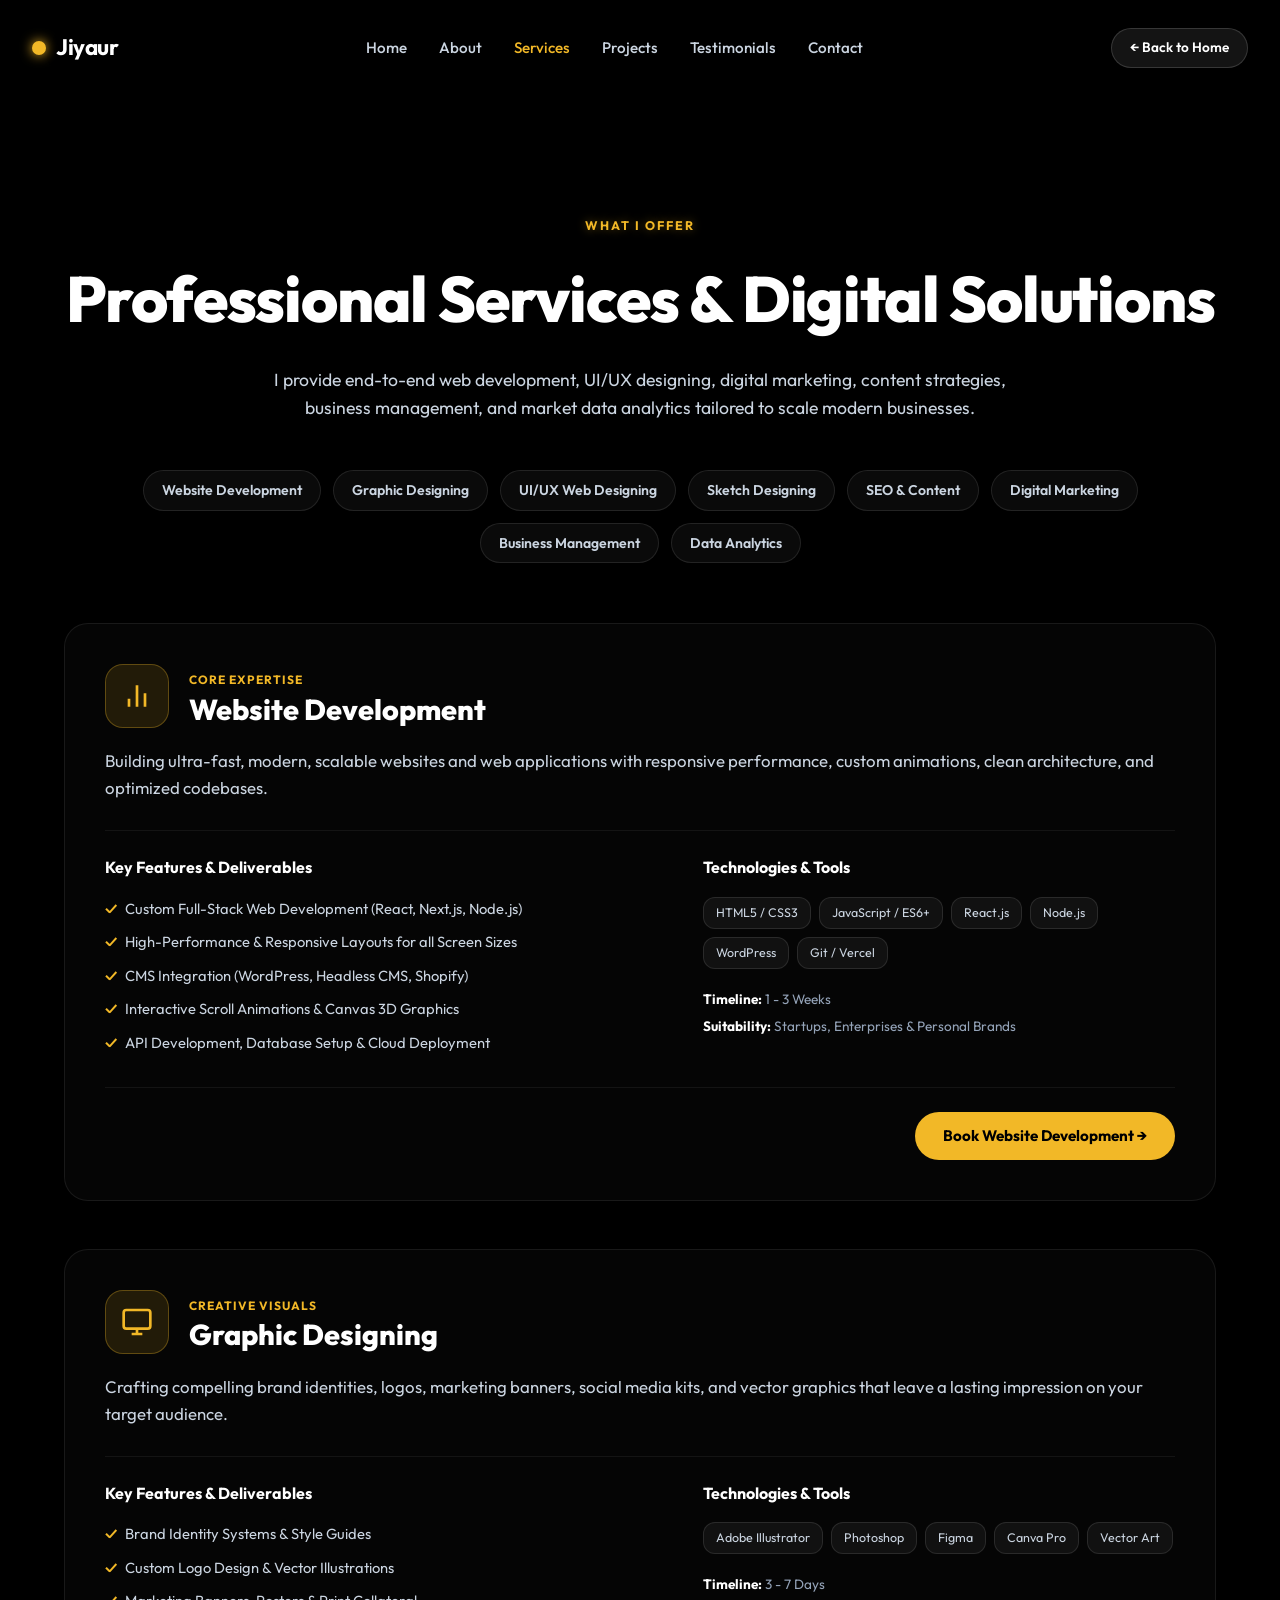
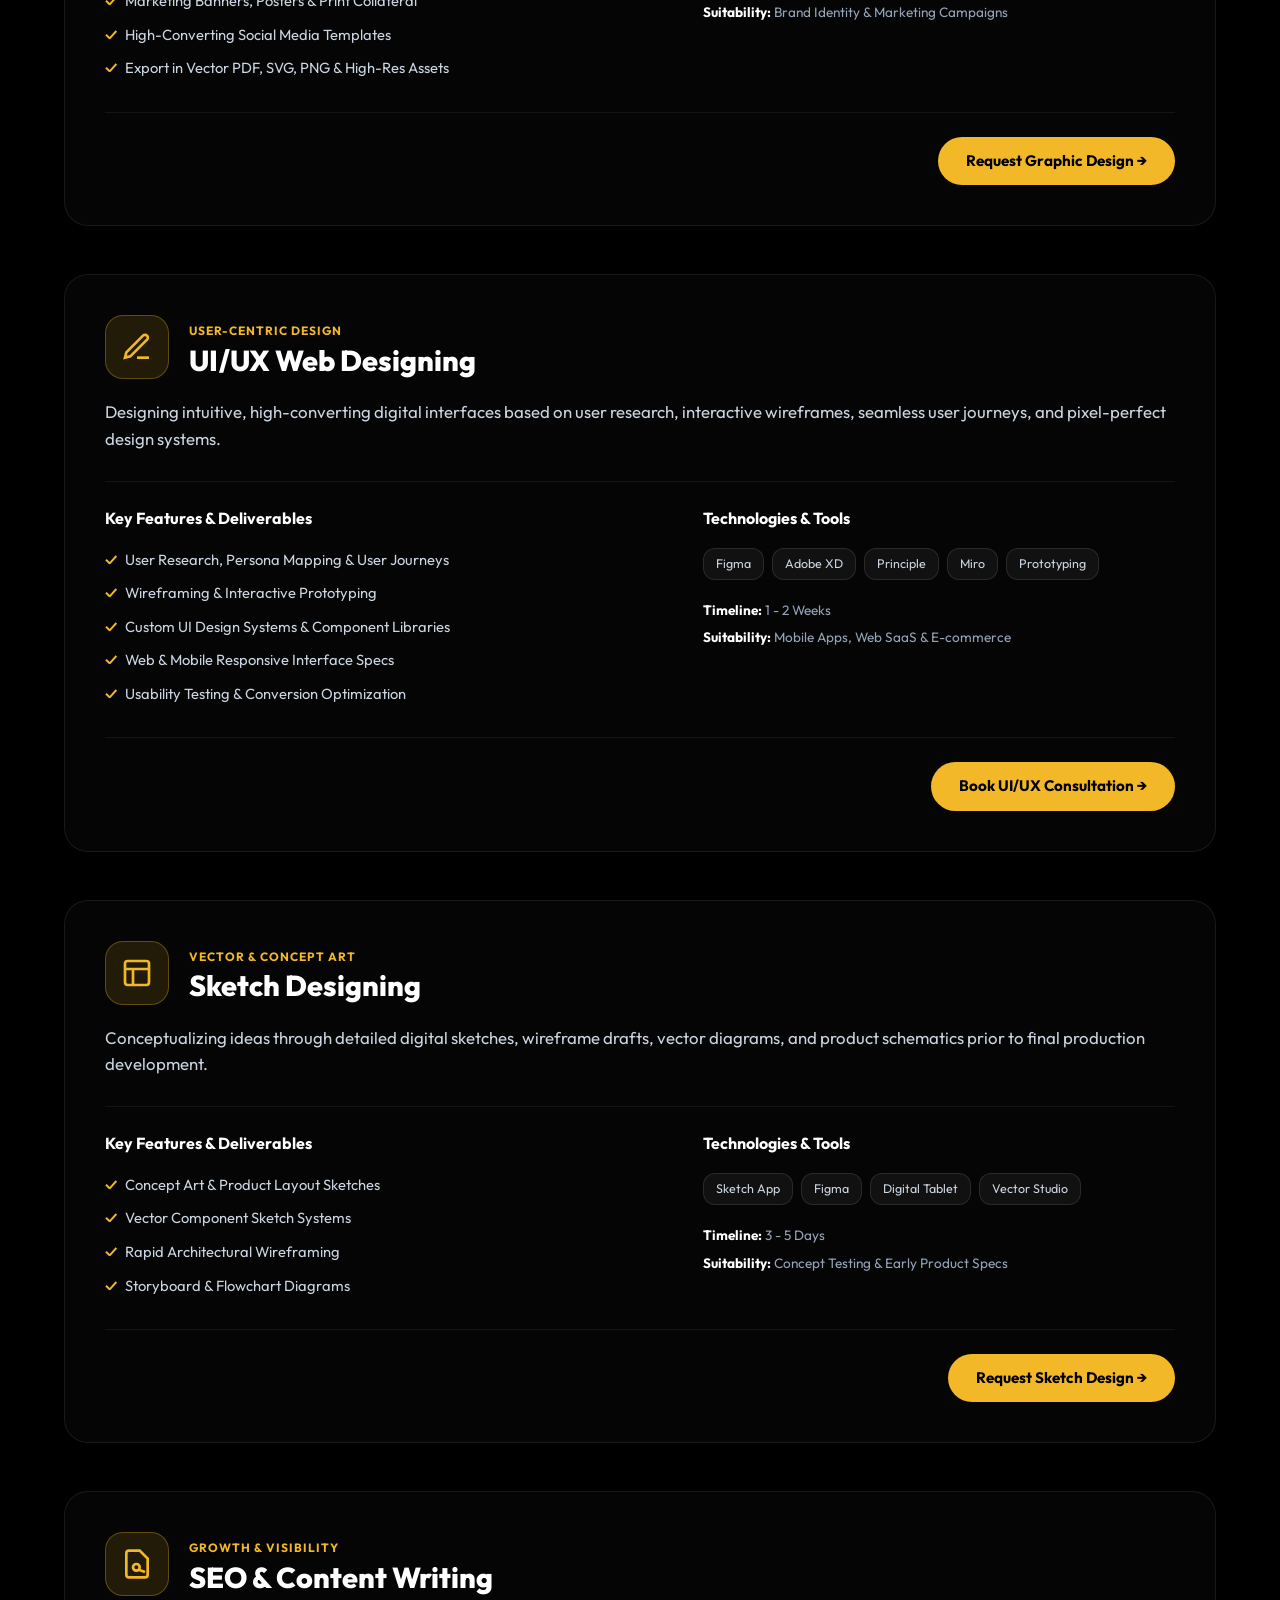
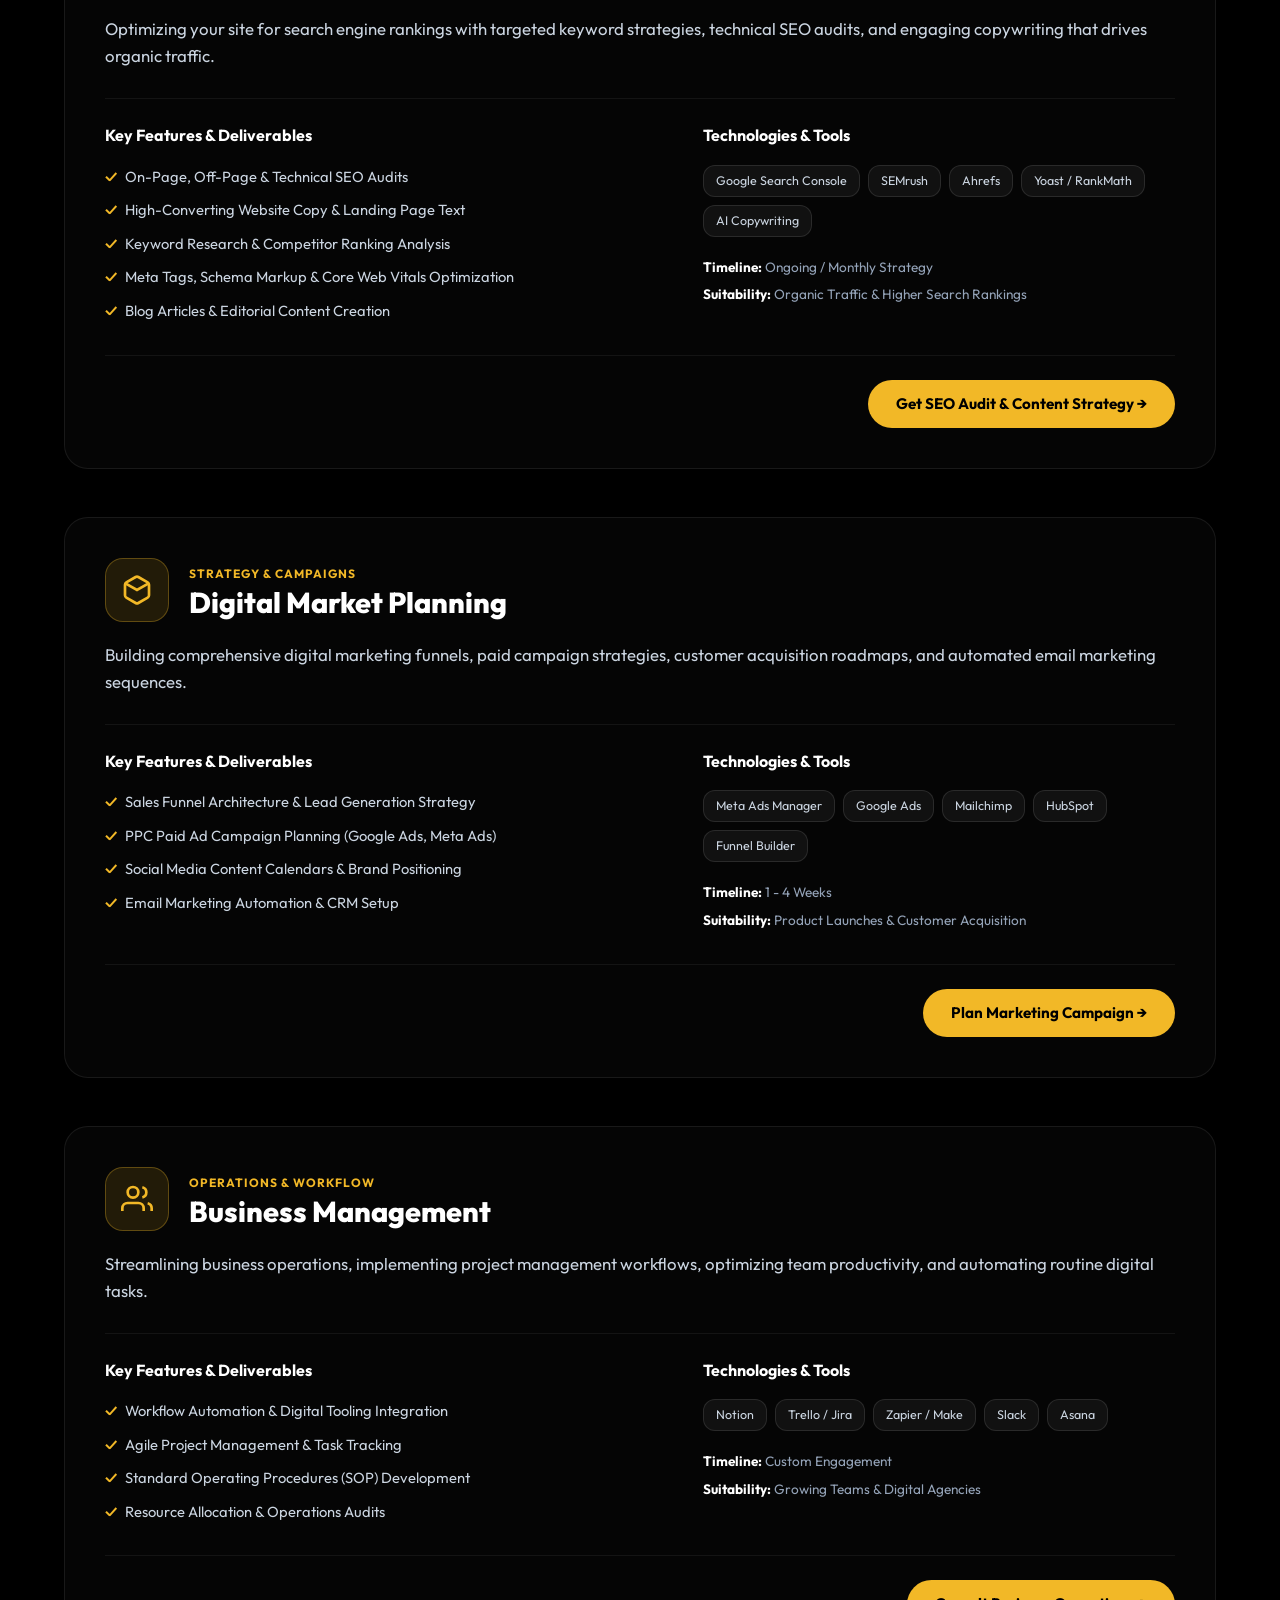
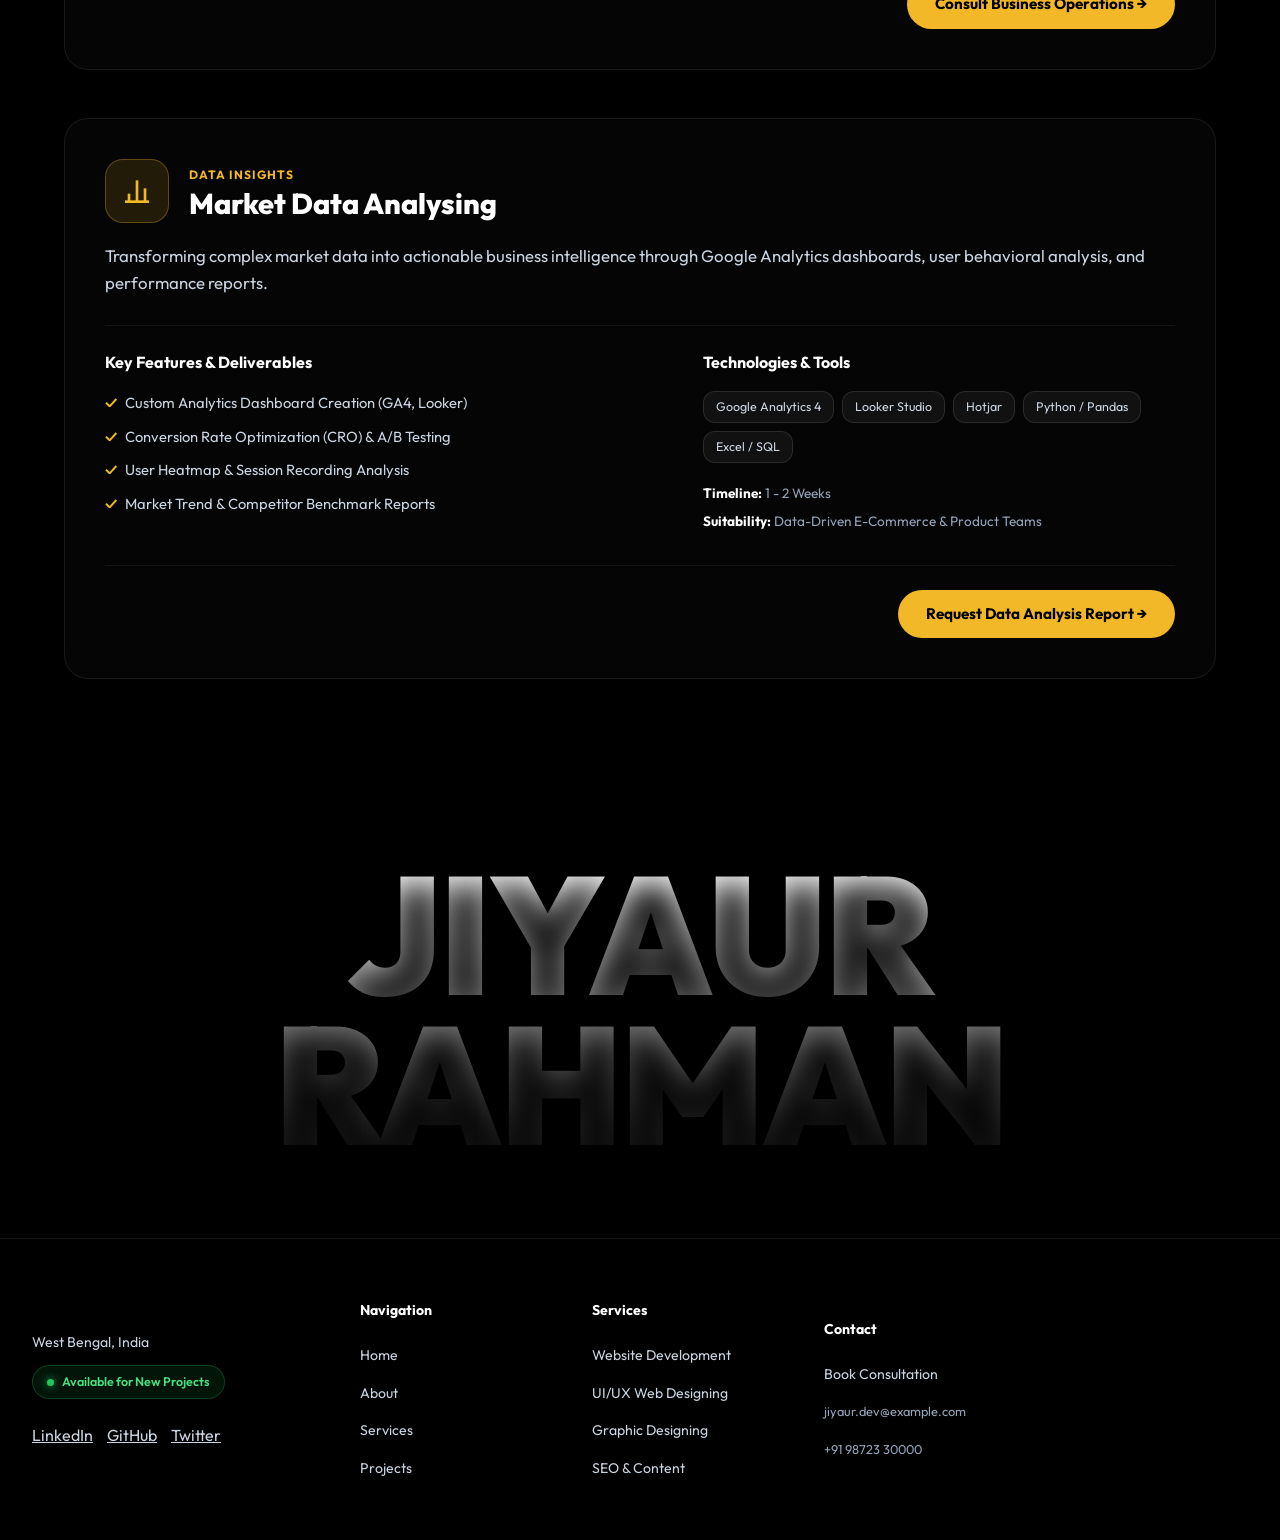
==== services.html @ 7c522abd "Add files via upload" ====
<!DOCTYPE html>
<html lang="en">
<head>
  <meta charset="UTF-8">
  <meta name="viewport" content="width=device-width, initial-scale=1.0">
  <title>Services — Jiyaur Rahman Portfolio</title>
  <meta name="description" content="Detailed services provided by Jiyaur Rahman: Website Development, UI/UX Design, SEO, Graphic Design, Business Management & Data Analysis.">
  
  <!-- Google Fonts: Outfit & Plus Jakarta Sans -->
  <link rel="preconnect" href="https://fonts.googleapis.com">
  <link rel="preconnect" href="https://fonts.gstatic.com" crossorigin>
  <link href="https://fonts.googleapis.com/css2?family=Plus+Jakarta+Sans:wght@300;400;500;600;700;800&family=Outfit:wght@400;500;600;700;800&display=swap" rel="stylesheet">
  
  <link rel="stylesheet" href="styles.css">
</head>
<body class="services-page-body">

  <!-- Navbar -->
  <header class="header nav-fixed">
    <div class="nav-container">
      <a href="index.html" class="logo">
        <span class="logo-icon"></span>
        <span class="logo-text">Jiyaur</span>
      </a>

      <nav class="nav-menu">
        <a href="index.html#home" class="nav-item">Home</a>
        <a href="index.html#about-section" class="nav-item">About</a>
        <a href="services.html" class="nav-item active">Services</a>
        <a href="index.html#featured-projects" class="nav-item">Projects</a>
        <a href="index.html#testimonials" class="nav-item">Testimonials</a>
        <a href="index.html#consultation-cta" class="nav-item">Contact</a>
      </nav>

      <div class="nav-actions">
        <a href="index.html" class="btn-secondary-sm">&larr; Back to Home</a>
      </div>
    </div>
  </header>

  <!-- Main Content -->
  <main class="services-main-container">
    
    <!-- Hero Banner -->
    <section class="services-hero">
      <div class="services-hero-content">
        <span class="section-tag">WHAT I OFFER</span>
        <h1 class="services-hero-title">Professional Services &amp; Digital Solutions</h1>
        <p class="services-hero-desc">
          I provide end-to-end web development, UI/UX designing, digital marketing, content strategies, business management, and market data analytics tailored to scale modern businesses.
        </p>
      </div>
    </section>

    <!-- Quick Navigation Links -->
    <div class="services-quick-nav">
      <a href="#web-dev" class="quick-nav-pill">Website Development</a>
      <a href="#graphic-design" class="quick-nav-pill">Graphic Designing</a>
      <a href="#uiux-design" class="quick-nav-pill">UI/UX Web Designing</a>
      <a href="#sketch-design" class="quick-nav-pill">Sketch Designing</a>
      <a href="#seo-content" class="quick-nav-pill">SEO &amp; Content</a>
      <a href="#digital-marketing" class="quick-nav-pill">Digital Marketing</a>
      <a href="#business-mgmt" class="quick-nav-pill">Business Management</a>
      <a href="#data-analysis" class="quick-nav-pill">Data Analytics</a>
    </div>

    <!-- Detailed Service Sections -->
    <div class="services-detail-list">

      <!-- 1. Website Development -->
      <section class="service-detail-card" id="web-dev">
        <div class="service-detail-header">
          <div class="service-detail-icon">
            <svg width="32" height="32" fill="none" stroke="currentColor" stroke-width="2" viewBox="0 0 24 24"><path d="M18 20V10M12 20V4M6 20v-6"/></svg>
          </div>
          <div>
            <span class="service-badge">Core Expertise</span>
            <h2 class="service-detail-title">Website Development</h2>
          </div>
        </div>
        
        <p class="service-detail-description">
          Building ultra-fast, modern, scalable websites and web applications with responsive performance, custom animations, clean architecture, and optimized codebases.
        </p>

        <div class="service-specs-grid">
          <div class="specs-block">
            <h4>Key Features &amp; Deliverables</h4>
            <ul>
              <li>Custom Full-Stack Web Development (React, Next.js, Node.js)</li>
              <li>High-Performance &amp; Responsive Layouts for all Screen Sizes</li>
              <li>CMS Integration (WordPress, Headless CMS, Shopify)</li>
              <li>Interactive Scroll Animations &amp; Canvas 3D Graphics</li>
              <li>API Development, Database Setup &amp; Cloud Deployment</li>
            </ul>
          </div>

          <div class="specs-block">
            <h4>Technologies &amp; Tools</h4>
            <div class="tech-tags">
              <span class="tech-tag">HTML5 / CSS3</span>
              <span class="tech-tag">JavaScript / ES6+</span>
              <span class="tech-tag">React.js</span>
              <span class="tech-tag">Node.js</span>
              <span class="tech-tag">WordPress</span>
              <span class="tech-tag">Git / Vercel</span>
            </div>

            <div class="meta-info-box">
              <span><strong>Timeline:</strong> 1 - 3 Weeks</span>
              <span><strong>Suitability:</strong> Startups, Enterprises &amp; Personal Brands</span>
            </div>
          </div>
        </div>

        <div class="service-card-footer">
          <a href="index.html#consultation-cta" class="service-action-btn">Book Website Development &rarr;</a>
        </div>
      </section>

      <!-- 2. Graphic Designing -->
      <section class="service-detail-card" id="graphic-design">
        <div class="service-detail-header">
          <div class="service-detail-icon">
            <svg width="32" height="32" fill="none" stroke="currentColor" stroke-width="2" viewBox="0 0 24 24"><rect x="2" y="3" width="20" height="14" rx="2"/><path d="M8 21h8M12 17v4"/></svg>
          </div>
          <div>
            <span class="service-badge">Creative Visuals</span>
            <h2 class="service-detail-title">Graphic Designing</h2>
          </div>
        </div>
        
        <p class="service-detail-description">
          Crafting compelling brand identities, logos, marketing banners, social media kits, and vector graphics that leave a lasting impression on your target audience.
        </p>

        <div class="service-specs-grid">
          <div class="specs-block">
            <h4>Key Features &amp; Deliverables</h4>
            <ul>
              <li>Brand Identity Systems &amp; Style Guides</li>
              <li>Custom Logo Design &amp; Vector Illustrations</li>
              <li>Marketing Banners, Posters &amp; Print Collateral</li>
              <li>High-Converting Social Media Templates</li>
              <li>Export in Vector PDF, SVG, PNG &amp; High-Res Assets</li>
            </ul>
          </div>

          <div class="specs-block">
            <h4>Technologies &amp; Tools</h4>
            <div class="tech-tags">
              <span class="tech-tag">Adobe Illustrator</span>
              <span class="tech-tag">Photoshop</span>
              <span class="tech-tag">Figma</span>
              <span class="tech-tag">Canva Pro</span>
              <span class="tech-tag">Vector Art</span>
            </div>

            <div class="meta-info-box">
              <span><strong>Timeline:</strong> 3 - 7 Days</span>
              <span><strong>Suitability:</strong> Brand Identity &amp; Marketing Campaigns</span>
            </div>
          </div>
        </div>

        <div class="service-card-footer">
          <a href="index.html#consultation-cta" class="service-action-btn">Request Graphic Design &rarr;</a>
        </div>
      </section>

      <!-- 3. UI/UX Web Designing -->
      <section class="service-detail-card" id="uiux-design">
        <div class="service-detail-header">
          <div class="service-detail-icon">
            <svg width="32" height="32" fill="none" stroke="currentColor" stroke-width="2" viewBox="0 0 24 24"><path d="M12 20h9"/><path d="M16.5 3.5a2.121 2.121 0 0 1 3 3L7 19l-4 1 1-4L16.5 3.5z"/></svg>
          </div>
          <div>
            <span class="service-badge">User-Centric Design</span>
            <h2 class="service-detail-title">UI/UX Web Designing</h2>
          </div>
        </div>
        
        <p class="service-detail-description">
          Designing intuitive, high-converting digital interfaces based on user research, interactive wireframes, seamless user journeys, and pixel-perfect design systems.
        </p>

        <div class="service-specs-grid">
          <div class="specs-block">
            <h4>Key Features &amp; Deliverables</h4>
            <ul>
              <li>User Research, Persona Mapping &amp; User Journeys</li>
              <li>Wireframing &amp; Interactive Prototyping</li>
              <li>Custom UI Design Systems &amp; Component Libraries</li>
              <li>Web &amp; Mobile Responsive Interface Specs</li>
              <li>Usability Testing &amp; Conversion Optimization</li>
            </ul>
          </div>

          <div class="specs-block">
            <h4>Technologies &amp; Tools</h4>
            <div class="tech-tags">
              <span class="tech-tag">Figma</span>
              <span class="tech-tag">Adobe XD</span>
              <span class="tech-tag">Principle</span>
              <span class="tech-tag">Miro</span>
              <span class="tech-tag">Prototyping</span>
            </div>

            <div class="meta-info-box">
              <span><strong>Timeline:</strong> 1 - 2 Weeks</span>
              <span><strong>Suitability:</strong> Mobile Apps, Web SaaS &amp; E-commerce</span>
            </div>
          </div>
        </div>

        <div class="service-card-footer">
          <a href="index.html#consultation-cta" class="service-action-btn">Book UI/UX Consultation &rarr;</a>
        </div>
      </section>

      <!-- 4. Sketch Designing -->
      <section class="service-detail-card" id="sketch-design">
        <div class="service-detail-header">
          <div class="service-detail-icon">
            <svg width="32" height="32" fill="none" stroke="currentColor" stroke-width="2" viewBox="0 0 24 24"><rect x="3" y="3" width="18" height="18" rx="2"/><path d="M3 9h18M9 21V9"/></svg>
          </div>
          <div>
            <span class="service-badge">Vector &amp; Concept Art</span>
            <h2 class="service-detail-title">Sketch Designing</h2>
          </div>
        </div>
        
        <p class="service-detail-description">
          Conceptualizing ideas through detailed digital sketches, wireframe drafts, vector diagrams, and product schematics prior to final production development.
        </p>

        <div class="service-specs-grid">
          <div class="specs-block">
            <h4>Key Features &amp; Deliverables</h4>
            <ul>
              <li>Concept Art &amp; Product Layout Sketches</li>
              <li>Vector Component Sketch Systems</li>
              <li>Rapid Architectural Wireframing</li>
              <li>Storyboard &amp; Flowchart Diagrams</li>
            </ul>
          </div>

          <div class="specs-block">
            <h4>Technologies &amp; Tools</h4>
            <div class="tech-tags">
              <span class="tech-tag">Sketch App</span>
              <span class="tech-tag">Figma</span>
              <span class="tech-tag">Digital Tablet</span>
              <span class="tech-tag">Vector Studio</span>
            </div>

            <div class="meta-info-box">
              <span><strong>Timeline:</strong> 3 - 5 Days</span>
              <span><strong>Suitability:</strong> Concept Testing &amp; Early Product Specs</span>
            </div>
          </div>
        </div>

        <div class="service-card-footer">
          <a href="index.html#consultation-cta" class="service-action-btn">Request Sketch Design &rarr;</a>
        </div>
      </section>

      <!-- 5. SEO & Content Writing -->
      <section class="service-detail-card" id="seo-content">
        <div class="service-detail-header">
          <div class="service-detail-icon">
            <svg width="32" height="32" fill="none" stroke="currentColor" stroke-width="2" viewBox="0 0 24 24"><path d="M14 2H6a2 2 0 0 0-2 2v16a2 2 0 0 0 2 2h12a2 2 0 0 0 2-2V8z"/><circle cx="11.5" cy="14.5" r="2.5"/><line x1="18" y1="18" x2="13.3" y2="16.3"/></svg>
          </div>
          <div>
            <span class="service-badge">Growth &amp; Visibility</span>
            <h2 class="service-detail-title">SEO &amp; Content Writing</h2>
          </div>
        </div>
        
        <p class="service-detail-description">
          Optimizing your site for search engine rankings with targeted keyword strategies, technical SEO audits, and engaging copywriting that drives organic traffic.
        </p>

        <div class="service-specs-grid">
          <div class="specs-block">
            <h4>Key Features &amp; Deliverables</h4>
            <ul>
              <li>On-Page, Off-Page &amp; Technical SEO Audits</li>
              <li>High-Converting Website Copy &amp; Landing Page Text</li>
              <li>Keyword Research &amp; Competitor Ranking Analysis</li>
              <li>Meta Tags, Schema Markup &amp; Core Web Vitals Optimization</li>
              <li>Blog Articles &amp; Editorial Content Creation</li>
            </ul>
          </div>

          <div class="specs-block">
            <h4>Technologies &amp; Tools</h4>
            <div class="tech-tags">
              <span class="tech-tag">Google Search Console</span>
              <span class="tech-tag">SEMrush</span>
              <span class="tech-tag">Ahrefs</span>
              <span class="tech-tag">Yoast / RankMath</span>
              <span class="tech-tag">AI Copywriting</span>
            </div>

            <div class="meta-info-box">
              <span><strong>Timeline:</strong> Ongoing / Monthly Strategy</span>
              <span><strong>Suitability:</strong> Organic Traffic &amp; Higher Search Rankings</span>
            </div>
          </div>
        </div>

        <div class="service-card-footer">
          <a href="index.html#consultation-cta" class="service-action-btn">Get SEO Audit &amp; Content Strategy &rarr;</a>
        </div>
      </section>

      <!-- 6. Digital Market Planning -->
      <section class="service-detail-card" id="digital-marketing">
        <div class="service-detail-header">
          <div class="service-detail-icon">
            <svg width="32" height="32" fill="none" stroke="currentColor" stroke-width="2" viewBox="0 0 24 24"><path d="M21 16V8a2 2 0 0 0-1-1.73l-7-4a2 2 0 0 0-2 0l-7 4A2 2 0 0 0 3 8v8a2 2 0 0 0 1 1.73l7 4a2 2 0 0 0 2 0l7-4A2 2 0 0 0 21 16z"/><polyline points="3.27 6.96 12 12.01 20.73 6.96"/></svg>
          </div>
          <div>
            <span class="service-badge">Strategy &amp; Campaigns</span>
            <h2 class="service-detail-title">Digital Market Planning</h2>
          </div>
        </div>
        
        <p class="service-detail-description">
          Building comprehensive digital marketing funnels, paid campaign strategies, customer acquisition roadmaps, and automated email marketing sequences.
        </p>

        <div class="service-specs-grid">
          <div class="specs-block">
            <h4>Key Features &amp; Deliverables</h4>
            <ul>
              <li>Sales Funnel Architecture &amp; Lead Generation Strategy</li>
              <li>PPC Paid Ad Campaign Planning (Google Ads, Meta Ads)</li>
              <li>Social Media Content Calendars &amp; Brand Positioning</li>
              <li>Email Marketing Automation &amp; CRM Setup</li>
            </ul>
          </div>

          <div class="specs-block">
            <h4>Technologies &amp; Tools</h4>
            <div class="tech-tags">
              <span class="tech-tag">Meta Ads Manager</span>
              <span class="tech-tag">Google Ads</span>
              <span class="tech-tag">Mailchimp</span>
              <span class="tech-tag">HubSpot</span>
              <span class="tech-tag">Funnel Builder</span>
            </div>

            <div class="meta-info-box">
              <span><strong>Timeline:</strong> 1 - 4 Weeks</span>
              <span><strong>Suitability:</strong> Product Launches &amp; Customer Acquisition</span>
            </div>
          </div>
        </div>

        <div class="service-card-footer">
          <a href="index.html#consultation-cta" class="service-action-btn">Plan Marketing Campaign &rarr;</a>
        </div>
      </section>

      <!-- 7. Business Management -->
      <section class="service-detail-card" id="business-mgmt">
        <div class="service-detail-header">
          <div class="service-detail-icon">
            <svg width="32" height="32" fill="none" stroke="currentColor" stroke-width="2" viewBox="0 0 24 24"><path d="M17 21v-2a4 4 0 0 0-4-4H5a4 4 0 0 0-4 4v2"/><circle cx="9" cy="7" r="4"/><path d="M23 21v-2a4 4 0 0 0-3-3.87"/><path d="M16 3.13a4 4 0 0 1 0 7.75"/></svg>
          </div>
          <div>
            <span class="service-badge">Operations &amp; Workflow</span>
            <h2 class="service-detail-title">Business Management</h2>
          </div>
        </div>
        
        <p class="service-detail-description">
          Streamlining business operations, implementing project management workflows, optimizing team productivity, and automating routine digital tasks.
        </p>

        <div class="service-specs-grid">
          <div class="specs-block">
            <h4>Key Features &amp; Deliverables</h4>
            <ul>
              <li>Workflow Automation &amp; Digital Tooling Integration</li>
              <li>Agile Project Management &amp; Task Tracking</li>
              <li>Standard Operating Procedures (SOP) Development</li>
              <li>Resource Allocation &amp; Operations Audits</li>
            </ul>
          </div>

          <div class="specs-block">
            <h4>Technologies &amp; Tools</h4>
            <div class="tech-tags">
              <span class="tech-tag">Notion</span>
              <span class="tech-tag">Trello / Jira</span>
              <span class="tech-tag">Zapier / Make</span>
              <span class="tech-tag">Slack</span>
              <span class="tech-tag">Asana</span>
            </div>

            <div class="meta-info-box">
              <span><strong>Timeline:</strong> Custom Engagement</span>
              <span><strong>Suitability:</strong> Growing Teams &amp; Digital Agencies</span>
            </div>
          </div>
        </div>

        <div class="service-card-footer">
          <a href="index.html#consultation-cta" class="service-action-btn">Consult Business Operations &rarr;</a>
        </div>
      </section>

      <!-- 8. Market Data Analysing -->
      <section class="service-detail-card" id="data-analysis">
        <div class="service-detail-header">
          <div class="service-detail-icon">
            <svg width="32" height="32" fill="none" stroke="currentColor" stroke-width="2" viewBox="0 0 24 24"><line x1="18" y1="20" x2="18" y2="10"/><line x1="12" y1="20" x2="12" y2="4"/><line x1="6" y1="20" x2="6" y2="14"/><path d="M3 20h18"/></svg>
          </div>
          <div>
            <span class="service-badge">Data Insights</span>
            <h2 class="service-detail-title">Market Data Analysing</h2>
          </div>
        </div>
        
        <p class="service-detail-description">
          Transforming complex market data into actionable business intelligence through Google Analytics dashboards, user behavioral analysis, and performance reports.
        </p>

        <div class="service-specs-grid">
          <div class="specs-block">
            <h4>Key Features &amp; Deliverables</h4>
            <ul>
              <li>Custom Analytics Dashboard Creation (GA4, Looker)</li>
              <li>Conversion Rate Optimization (CRO) &amp; A/B Testing</li>
              <li>User Heatmap &amp; Session Recording Analysis</li>
              <li>Market Trend &amp; Competitor Benchmark Reports</li>
            </ul>
          </div>

          <div class="specs-block">
            <h4>Technologies &amp; Tools</h4>
            <div class="tech-tags">
              <span class="tech-tag">Google Analytics 4</span>
              <span class="tech-tag">Looker Studio</span>
              <span class="tech-tag">Hotjar</span>
              <span class="tech-tag">Python / Pandas</span>
              <span class="tech-tag">Excel / SQL</span>
            </div>

            <div class="meta-info-box">
              <span><strong>Timeline:</strong> 1 - 2 Weeks</span>
              <span><strong>Suitability:</strong> Data-Driven E-Commerce &amp; Product Teams</span>
            </div>
          </div>
        </div>

        <div class="service-card-footer">
          <a href="index.html#consultation-cta" class="service-action-btn">Request Data Analysis Report &rarr;</a>
        </div>
      </section>

    </div>
  </main>

  <!-- Footer -->
  <footer class="resend-footer">
    <div class="footer-hero-brand">
      <h1 class="chrome-brand-text">JIYAUR RAHMAN</h1>
    </div>

    <div class="nav-container footer-columns-grid">
      <div class="footer-col col-brand-info">
        <p class="location-text">West Bengal, India</p>
        <div class="system-status-badge">
          <span class="status-green-dot"></span>
          <span>Available for New Projects</span>
        </div>
        <div class="footer-social-icons">
          <a href="#" aria-label="LinkedIn">LinkedIn</a>
          <a href="#" aria-label="GitHub">GitHub</a>
          <a href="#" aria-label="Twitter">Twitter</a>
        </div>
      </div>

      <div class="footer-col">
        <h4 class="col-heading">Navigation</h4>
        <ul class="col-links">
          <li><a href="index.html#home">Home</a></li>
          <li><a href="index.html#about-section">About</a></li>
          <li><a href="services.html">Services</a></li>
          <li><a href="index.html#featured-projects">Projects</a></li>
        </ul>
      </div>

      <div class="footer-col">
        <h4 class="col-heading">Services</h4>
        <ul class="col-links">
          <li><a href="services.html#web-dev">Website Development</a></li>
          <li><a href="services.html#uiux-design">UI/UX Web Designing</a></li>
          <li><a href="services.html#graphic-design">Graphic Designing</a></li>
          <li><a href="services.html#seo-content">SEO &amp; Content</a></li>
        </ul>
      </div>

      <div class="footer-col">
        <h4 class="col-heading">Contact</h4>
        <ul class="col-links">
          <li><a href="index.html#consultation-cta">Book Consultation</a></li>
          <li><span class="copy-li">jiyaur.dev@example.com</span></li>
          <li><span class="copy-li">+91 98723 30000</span></li>
        </ul>
      </div>
    </div>
  </footer>

</body>
</html>
---- styles.css ----
/* ==========================================================================
   Jiyaur Rahman — Full-Stack Portfolio Theme
   - Fullscreen Canvas Cover Fit (Responsive for all screens up to 4K/Ultrawide)
   - Transparent Blur Layers on Services & Footer Sections
   - Smooth Scroll Reveal Animations for Sections
   - Primary Theme Color: #f2b827 (Vibrant Gold Accent)
   ========================================================================== */

:root {
  --bg-dark: #000000;
  --primary-color: #f2b827;
  /* Primary Theme Accent Color */
  --primary-hover: #ffc838;

  --text-white: #ffffff;
  --text-grey: #cbd5e1;
  --text-muted: #94a3b8;

  --font-primary: 'Outfit', 'Plus Jakarta Sans', -apple-system, BlinkMacSystemFont, sans-serif;
}

/* Reset */
* {
  margin: 0;
  padding: 0;
  box-sizing: border-box;
}

html {
  scroll-behavior: smooth;
  background-color: var(--bg-dark);
  color: var(--text-white);
  font-family: var(--font-primary);
  width: 100%;
  overflow-x: hidden;
}

body {
  background-color: var(--bg-dark);
  color: var(--text-white);
  line-height: 1.5;
  overflow-x: hidden;
  width: 100%;
}

/* --------------------------------------------------------------------------
   Fixed Fullscreen Canvas (Cover Fit & Ultra-Responsive for all Screen Sizes)
   -------------------------------------------------------------------------- */
#heroCanvas {
  position: fixed;
  top: 0;
  left: 0;
  width: 100vw;
  height: 100vh;
  z-index: 0;
  pointer-events: none;
  background-color: var(--bg-dark);
  display: block;
  will-change: transform;
}

/* Content Overlay Layer */
.content-wrapper {
  position: relative;
  z-index: 10;
  width: 100%;
}

/* Preloader */
.loader-container {
  position: fixed;
  inset: 0;
  background-color: var(--bg-dark);
  z-index: 9999;
  display: flex;
  flex-direction: column;
  align-items: center;
  justify-content: center;
  gap: 16px;
  transition: opacity 0.5s ease, visibility 0.5s ease;
}

.loader-container.loaded {
  opacity: 0;
  visibility: hidden;
  pointer-events: none;
}

.loader-spinner {
  width: 40px;
  height: 40px;
  border: 3px solid rgba(242, 184, 39, 0.2);
  border-top-color: var(--primary-color);
  border-radius: 50%;
  animation: spin 0.8s linear infinite;
}

.loader-progress {
  color: var(--text-grey);
  font-size: 14px;
  font-weight: 600;
}

@keyframes spin {
  to {
    transform: rotate(360deg);
  }
}

/* --------------------------------------------------------------------------
   Scroll Reveal Animation System for Section Elements
   -------------------------------------------------------------------------- */
.reveal-section {
  opacity: 0;
  transform: translateY(40px) scale(0.98);
  transition: opacity 0.8s cubic-bezier(0.16, 1, 0.3, 1), transform 0.8s cubic-bezier(0.16, 1, 0.3, 1);
  will-change: opacity, transform;
}

.reveal-section.revealed {
  opacity: 1;
  transform: translateY(0) scale(1);
}

/* --------------------------------------------------------------------------
   Header Navigation
   -------------------------------------------------------------------------- */
.header {
  padding: 28px 0;
  width: 100%;
  background: transparent !important;
  backdrop-filter: none !important;
  -webkit-backdrop-filter: none !important;
  border: none !important;
}

.nav-container {
  max-width: 1300px;
  margin: 0 auto;
  padding: 0 32px;
  display: flex;
  align-items: center;
  justify-content: space-between;
}

.logo {
  display: flex;
  align-items: center;
  gap: 10px;
  text-decoration: none;
}

.logo-icon {
  width: 14px;
  height: 14px;
  background-color: var(--primary-color);
  box-shadow: 0 0 12px var(--primary-color);
  border-radius: 50%;
}

.logo-text {
  font-size: 1.4rem;
  font-weight: 700;
  color: var(--text-white);
  letter-spacing: -0.5px;
  text-shadow: 0 2px 10px rgba(0, 0, 0, 0.9);
}

.nav-menu {
  display: flex;
  align-items: center;
  gap: 32px;
}

.nav-item {
  color: var(--text-grey);
  text-decoration: none;
  font-size: 0.95rem;
  font-weight: 500;
  transition: color 0.3s ease;
  text-shadow: 0 2px 8px rgba(0, 0, 0, 0.9);
}

.nav-item:hover,
.nav-item.active {
  color: var(--primary-color);
}

.nav-actions {
  display: flex;
  align-items: center;
  gap: 18px;
}

.icon-link {
  color: var(--text-grey);
  transition: color 0.3s ease;
}

.icon-link:hover {
  color: var(--primary-color);
}

/* --------------------------------------------------------------------------
   Hero Section
   -------------------------------------------------------------------------- */
.hero-section {
  padding: 60px 0 40px;
  min-height: 75vh;
  display: flex;
  align-items: center;
}

.hero-container {
  max-width: 1300px;
  margin: 0 auto;
  padding: 0 32px;
  display: grid;
  grid-template-columns: 1.2fr 0.8fr 1fr;
  align-items: center;
  gap: 32px;
  width: 100%;
}

.hero-left {
  max-width: 480px;
}

.hero-greeting {
  font-size: 2.2rem;
  font-weight: 300;
  color: var(--text-grey);
  display: block;
  margin-bottom: 4px;
  text-shadow: 0 2px 10px rgba(0, 0, 0, 0.9);
}

.hero-title {
  font-size: clamp(3rem, 5.5vw, 4.5rem);
  font-weight: 800;
  line-height: 1.05;
  letter-spacing: -1.5px;
  color: var(--text-white);
  position: relative;
  margin-bottom: 24px;
  text-shadow: 0 4px 16px rgba(0, 0, 0, 0.95);
}

.title-underline {
  display: block;
  width: 110px;
  height: 5px;
  background-color: var(--primary-color);
  border-radius: 4px;
  margin-top: 14px;
  box-shadow: 0 0 12px rgba(242, 184, 39, 0.5);
}

.hero-bio {
  color: var(--text-grey);
  font-size: 1rem;
  line-height: 1.65;
  text-shadow: 0 2px 10px rgba(0, 0, 0, 0.9);
}

.hero-center-space {
  height: 100%;
  min-height: 400px;
}

.hero-right {
  max-width: 400px;
  display: flex;
  flex-direction: column;
  gap: 16px;
}

.section-label {
  font-size: 0.85rem;
  color: var(--text-grey);
  text-transform: lowercase;
  text-shadow: 0 2px 8px rgba(0, 0, 0, 0.9);
}

.services-headline {
  font-size: 1.35rem;
  font-weight: 600;
  line-height: 1.4;
  color: var(--text-white);
  text-shadow: 0 2px 12px rgba(0, 0, 0, 0.95);
}

.show-more-link {
  display: inline-flex;
  align-items: center;
  gap: 8px;
  color: var(--primary-color);
  text-decoration: none;
  font-size: 0.95rem;
  font-weight: 600;
  margin-top: 4px;
  margin-bottom: 24px;
  transition: gap 0.3s ease;
  text-shadow: 0 2px 10px rgba(0, 0, 0, 0.9);
}

.show-more-link:hover {
  gap: 12px;
  color: var(--primary-hover);
}

.social-row {
  display: flex;
  align-items: center;
  gap: 14px;
}

.social-circle {
  width: 38px;
  height: 38px;
  border-radius: 50%;
  background: rgba(255, 255, 255, 0.08);
  border: 1px solid rgba(255, 255, 255, 0.15);
  color: var(--primary-color);
  display: flex;
  align-items: center;
  justify-content: center;
  font-size: 0.9rem;
  font-weight: 600;
  text-decoration: none;
  transition: all 0.3s ease;
}

.social-circle:hover {
  background: var(--primary-color);
  color: #000000;
  transform: translateY(-3px);
}

/* Brand Logos Section */
.brands-section {
  padding: 20px 0 50px;
}

.brands-container {
  max-width: 1240px;
  margin: 0 auto;
  padding: 24px 0;
  display: flex;
  align-items: center;
  justify-content: space-around;
}

.brand-item {
  display: flex;
  align-items: center;
  gap: 12px;
  color: var(--text-white);
  font-size: 1.1rem;
  font-weight: 700;
  text-shadow: 0 2px 10px rgba(0, 0, 0, 0.9);
}

/* Section Containers */
.section-container {
  max-width: 1300px;
  margin: 0 auto 60px;
  padding: 0 32px;
}

.section-heading-large {
  font-size: clamp(2.4rem, 4vw, 3.5rem);
  font-weight: 800;
  color: var(--text-white);
  text-align: center;
  margin-bottom: 24px;
  text-shadow: 0 4px 16px rgba(0, 0, 0, 0.95);
}

.grid-2col {
  display: grid;
  grid-template-columns: 1fr 1.15fr;
  gap: 40px;
}

/* About Me Box */
.card-padding {
  padding: 16px 0;
}

.card-title-row {
  display: flex;
  align-items: center;
  gap: 14px;
  margin-bottom: 24px;
}

.cyan-icon {
  width: 42px;
  height: 42px;
  border-radius: 12px;
  background: rgba(242, 184, 39, 0.12);
  border: 1px solid rgba(242, 184, 39, 0.3);
  color: var(--primary-color);
  display: flex;
  align-items: center;
  justify-content: center;
  flex-shrink: 0;
}

.card-heading {
  font-size: 1.5rem;
  font-weight: 700;
  color: var(--text-white);
  text-shadow: 0 2px 12px rgba(0, 0, 0, 0.9);
}

.about-text {
  color: var(--text-grey);
  font-size: 0.98rem;
  line-height: 1.65;
  margin-bottom: 28px;
  text-shadow: 0 2px 8px rgba(0, 0, 0, 0.9);
}

.meta-grid {
  display: grid;
  grid-template-columns: 1fr 1fr;
  gap: 20px 16px;
  margin-bottom: 32px;
}

.meta-box {
  display: flex;
  align-items: center;
  gap: 12px;
}

.meta-icon {
  width: 36px;
  height: 36px;
  border-radius: 10px;
  background: rgba(255, 255, 255, 0.06);
  border: 1px solid rgba(255, 255, 255, 0.1);
  color: var(--primary-color);
  display: flex;
  align-items: center;
  justify-content: center;
  flex-shrink: 0;
}

.meta-label {
  display: block;
  font-size: 0.75rem;
  color: var(--text-muted);
  margin-bottom: 2px;
}

.meta-val {
  font-size: 0.88rem;
  font-weight: 600;
  color: var(--text-white);
}

.badge-open {
  color: #38ef7d;
  display: flex;
  align-items: center;
  gap: 6px;
}

.green-dot {
  width: 7px;
  height: 7px;
  background-color: #38ef7d;
  border-radius: 50%;
  box-shadow: 0 0 8px #38ef7d;
}

.btn-more {
  display: inline-flex;
  align-items: center;
  gap: 10px;
  padding: 12px 24px;
  border-radius: 100px;
  background: rgba(242, 184, 39, 0.12);
  border: 1px solid var(--primary-color);
  color: var(--primary-color);
  font-size: 0.88rem;
  font-weight: 600;
  text-decoration: none;
  transition: all 0.3s ease;
}

.btn-more:hover {
  background: var(--primary-color);
  color: #000000;
  box-shadow: 0 0 20px rgba(242, 184, 39, 0.4);
}

/* My Expertise */
.skills-wrapper {
  display: flex;
  flex-direction: column;
  gap: 22px;
}

.skill-info {
  display: flex;
  justify-content: space-between;
  font-size: 0.92rem;
  font-weight: 600;
  color: var(--text-white);
  margin-bottom: 8px;
  text-shadow: 0 2px 8px rgba(0, 0, 0, 0.9);
}

.skill-pct {
  color: var(--primary-color);
}

.progress-bar-bg {
  width: 100%;
  height: 6px;
  background: rgba(255, 255, 255, 0.12);
  border-radius: 10px;
  overflow: hidden;
}

.progress-fill {
  height: 100%;
  background: linear-gradient(90deg, var(--primary-color), var(--primary-hover));
  border-radius: 10px;
  box-shadow: 0 0 10px rgba(242, 184, 39, 0.5);
}

/* --------------------------------------------------------------------------
   TRANSPARENT BLUR LAYER SPECIFICALLY FOR SERVICES SECTION
   -------------------------------------------------------------------------- */
#all-services {
  background: transparent !important;
  backdrop-filter: none !important;
  -webkit-backdrop-filter: none !important;
  border: none !important;
  padding: 48px 0 !important;
  box-shadow: none !important;
  margin-bottom: 60px;
}

.services-grid-8 {
  display: grid;
  grid-template-columns: repeat(4, 1fr);
  gap: 20px;
  margin-top: 32px;
}

.service-grid-card {
  padding: 28px 20px;
  border-radius: 16px;
  background: rgba(255, 255, 255, 0.03);
  border: 1px solid rgba(255, 255, 255, 0.06);
  text-align: center;
  display: flex;
  flex-direction: column;
  align-items: center;
  justify-content: center;
  gap: 16px;
  transition: all 0.3s ease;
}

.service-grid-card:hover {
  transform: translateY(-6px);
  background: rgba(242, 184, 39, 0.08);
  border-color: var(--primary-color);
  box-shadow: 0 10px 25px rgba(242, 184, 39, 0.15);
}

.service-icon-box {
  color: var(--primary-color);
  display: flex;
  align-items: center;
  justify-content: center;
  width: 56px;
  height: 56px;
  border-radius: 14px;
  background: rgba(242, 184, 39, 0.12);
  border: 1px solid rgba(242, 184, 39, 0.25);
}

.service-card-title {
  font-size: 1.05rem;
  font-weight: 700;
  color: var(--text-white);
  line-height: 1.3;
  text-shadow: 0 2px 8px rgba(0, 0, 0, 0.9);
}

/* Free Consultation Banner */
.cta-banner-box {
  background: linear-gradient(135deg, #ff5722 0%, #f2b827 100%);
  border-radius: 20px;
  padding: 32px 40px;
  display: flex;
  align-items: center;
  justify-content: space-between;
  gap: 32px;
  color: #ffffff;
  box-shadow: 0 14px 40px rgba(242, 184, 39, 0.3);
}

.cta-left {
  display: flex;
  align-items: center;
  gap: 16px;
}

.cta-phone-icon {
  width: 48px;
  height: 48px;
  border-radius: 50%;
  background: rgba(255, 255, 255, 0.2);
  display: flex;
  align-items: center;
  justify-content: center;
  flex-shrink: 0;
}

.cta-tag {
  font-size: 0.75rem;
  font-weight: 700;
  letter-spacing: 1.5px;
  display: block;
  opacity: 0.9;
}

.cta-phone-num {
  font-size: 1.5rem;
  font-weight: 800;
  display: block;
}

.cta-center {
  max-width: 440px;
}

.cta-center p {
  font-size: 0.92rem;
  line-height: 1.5;
  opacity: 0.95;
}

.btn-appointment {
  padding: 14px 28px;
  border-radius: 100px;
  background: #ffffff;
  color: #000000;
  font-weight: 700;
  font-size: 0.88rem;
  text-decoration: none;
  display: inline-block;
  white-space: nowrap;
  transition: all 0.3s ease;
}

.btn-appointment:hover {
  transform: scale(1.05);
  box-shadow: 0 8px 24px rgba(0, 0, 0, 0.3);
}

/* Featured Projects */
.section-header-flex {
  display: flex;
  align-items: flex-end;
  justify-content: space-between;
  margin-bottom: 32px;
}

.section-header-simple {
  margin-bottom: 32px;
}

.section-tag {
  font-size: 0.78rem;
  font-weight: 700;
  letter-spacing: 2px;
  color: var(--primary-color);
  display: block;
  margin-bottom: 6px;
  text-shadow: 0 0 10px rgba(242, 184, 39, 0.4);
}

.section-heading {
  font-size: clamp(2rem, 3.5vw, 2.8rem);
  font-weight: 800;
  letter-spacing: -0.5px;
  color: var(--text-white);
  text-shadow: 0 4px 16px rgba(0, 0, 0, 0.95);
}

.highlight-text {
  color: var(--primary-color);
}

.filter-tabs {
  display: flex;
  align-items: center;
  gap: 8px;
  background: rgba(255, 255, 255, 0.05);
  padding: 5px;
  border-radius: 100px;
  border: 1px solid rgba(255, 255, 255, 0.1);
}

.filter-tab {
  padding: 8px 18px;
  border-radius: 100px;
  border: none;
  background: transparent;
  color: var(--text-grey);
  font-size: 0.85rem;
  font-weight: 600;
  cursor: pointer;
  transition: all 0.3s ease;
}

.filter-tab:hover {
  color: var(--text-white);
}

.filter-tab.active {
  background: var(--primary-color);
  color: #000000;
  box-shadow: 0 0 16px rgba(242, 184, 39, 0.5);
}

.featured-grid {
  display: grid;
  grid-template-columns: repeat(4, 1fr);
  gap: 20px;
  margin-bottom: 36px;
}

.featured-card {
  border-radius: 16px;
  overflow: hidden;
  transition: all 0.3s ease;
}

.featured-card:hover {
  transform: translateY(-6px);
}

.featured-thumb {
  height: 180px;
  position: relative;
  background-size: cover;
  background-position: center;
  border-radius: 14px;
}

.thumb-nexora {
  background-image: linear-gradient(180deg, rgba(0, 0, 0, 0.1) 0%, rgba(0, 0, 0, 0.85) 100%), url('https://images.unsplash.com/photo-1551288049-bebda4e38f71?auto=format&fit=crop&w=800&q=80');
}

.thumb-crypto {
  background-image: linear-gradient(180deg, rgba(0, 0, 0, 0.1) 0%, rgba(0, 0, 0, 0.85) 100%), url('https://images.unsplash.com/photo-1618005182384-a83a8bd57fbe?auto=format&fit=crop&w=800&q=80');
}

.thumb-smarthome {
  background-image: linear-gradient(180deg, rgba(0, 0, 0, 0.1) 0%, rgba(0, 0, 0, 0.85) 100%), url('https://images.unsplash.com/photo-1512941937669-90a1b58e7e9c?auto=format&fit=crop&w=800&q=80');
}

.thumb-photon {
  background-image: linear-gradient(180deg, rgba(0, 0, 0, 0.1) 0%, rgba(0, 0, 0, 0.85) 100%), url('https://images.unsplash.com/photo-1600585154340-be6161a56a0c?auto=format&fit=crop&w=800&q=80');
}

.featured-info {
  padding: 14px 4px;
  display: flex;
  align-items: center;
  justify-content: space-between;
}

.featured-title {
  font-size: 1.1rem;
  font-weight: 700;
  color: var(--text-white);
  margin-bottom: 2px;
  text-shadow: 0 2px 8px rgba(0, 0, 0, 0.9);
}

.featured-category {
  font-size: 0.8rem;
  color: var(--text-muted);
}

.featured-arrow-btn {
  width: 34px;
  height: 34px;
  border-radius: 50%;
  background: rgba(242, 184, 39, 0.12);
  color: var(--primary-color);
  display: flex;
  align-items: center;
  justify-content: center;
  text-decoration: none;
  transition: all 0.3s ease;
}

.featured-card:hover .featured-arrow-btn {
  background: var(--primary-color);
  color: #000000;
}

.center-btn-row {
  display: flex;
  justify-content: center;
  margin-top: 10px;
}

.btn-outline-pill {
  display: inline-flex;
  align-items: center;
  gap: 10px;
  padding: 12px 30px;
  border-radius: 100px;
  border: 1px solid rgba(242, 184, 39, 0.4);
  background: rgba(242, 184, 39, 0.08);
  color: var(--primary-color);
  font-size: 0.9rem;
  font-weight: 600;
  text-decoration: none;
  transition: all 0.3s ease;
}

.btn-outline-pill:hover {
  background: var(--primary-color);
  color: #000000;
  box-shadow: 0 0 20px rgba(242, 184, 39, 0.4);
}

/* Testimonials */
.testimonials-grid {
  display: grid;
  grid-template-columns: repeat(3, 1fr);
  gap: 24px;
  margin-bottom: 24px;
}

.testimonial-card {
  padding: 24px 0;
  display: flex;
  flex-direction: column;
  justify-content: space-between;
  transition: all 0.3s ease;
}

.testimonial-card:hover {
  transform: translateY(-4px);
}

.quote-icon {
  font-size: 3rem;
  line-height: 1;
  color: var(--primary-color);
  opacity: 0.8;
  margin-bottom: 12px;
  font-family: serif;
}

.testimonial-quote {
  font-size: 0.92rem;
  color: var(--text-grey);
  line-height: 1.6;
  margin-bottom: 24px;
  text-shadow: 0 2px 8px rgba(0, 0, 0, 0.9);
}

.testimonial-footer {
  display: flex;
  align-items: center;
  justify-content: space-between;
  border-top: 1px solid rgba(255, 255, 255, 0.1);
  padding-top: 16px;
}

.client-profile {
  display: flex;
  align-items: center;
  gap: 12px;
}

.client-avatar {
  width: 44px;
  height: 44px;
  border-radius: 50%;
  object-fit: cover;
  border: 2px solid var(--primary-color);
}

.client-name {
  font-size: 0.95rem;
  font-weight: 700;
  color: var(--text-white);
  margin-bottom: 2px;
  text-shadow: 0 2px 8px rgba(0, 0, 0, 0.9);
}

.client-role {
  font-size: 0.78rem;
  color: var(--text-muted);
}

.star-rating {
  color: #f59e0b;
  font-size: 0.85rem;
  letter-spacing: 2px;
}

.testimonial-controls {
  display: flex;
  align-items: center;
  justify-content: space-between;
  padding-top: 8px;
}

.dots-pagination {
  display: flex;
  align-items: center;
  gap: 8px;
}

.dot {
  width: 8px;
  height: 8px;
  border-radius: 50%;
  background: rgba(255, 255, 255, 0.2);
  transition: all 0.3s ease;
  cursor: pointer;
}

.dot.active {
  width: 24px;
  border-radius: 10px;
  background: var(--primary-color);
}

.arrow-nav {
  display: flex;
  align-items: center;
  gap: 10px;
}

.nav-arrow-btn {
  width: 38px;
  height: 38px;
  border-radius: 50%;
  background: rgba(255, 255, 255, 0.08);
  border: 1px solid rgba(255, 255, 255, 0.15);
  color: var(--text-white);
  display: inline-flex;
  align-items: center;
  justify-content: center;
  cursor: pointer;
  transition: all 0.3s ease;
}

.nav-arrow-btn:hover {
  background: var(--primary-color);
  color: #000000;
  border-color: var(--primary-color);
}

/* Timeline */
.title-space {
  margin-bottom: 36px;
}

.timeline-track {
  display: grid;
  grid-template-columns: repeat(6, 1fr);
  gap: 16px;
  position: relative;
}

.timeline-track::before {
  content: '';
  position: absolute;
  top: 32px;
  left: 30px;
  right: 30px;
  height: 2px;
  background: linear-gradient(90deg, rgba(242, 184, 39, 0.2) 0%, rgba(242, 184, 39, 0.8) 50%, rgba(242, 184, 39, 0.2) 100%);
  z-index: 1;
}

.timeline-step {
  display: flex;
  flex-direction: column;
  align-items: center;
  text-align: center;
  position: relative;
  z-index: 2;
}

.step-icon-circle {
  width: 64px;
  height: 64px;
  border-radius: 50%;
  background: var(--bg-dark);
  border: 2px solid var(--primary-color);
  color: var(--primary-color);
  display: flex;
  align-items: center;
  justify-content: center;
  margin-bottom: 12px;
  box-shadow: 0 0 15px rgba(242, 184, 39, 0.2);
  transition: all 0.3s ease;
}

.timeline-step:hover .step-icon-circle {
  background: var(--primary-color);
  color: #000000;
  box-shadow: 0 0 25px rgba(242, 184, 39, 0.6);
  transform: scale(1.08);
}

.step-num {
  font-size: 0.8rem;
  font-weight: 700;
  color: var(--text-muted);
  margin-bottom: 4px;
}

.step-name {
  font-size: 1.05rem;
  font-weight: 700;
  color: var(--text-white);
  margin-bottom: 8px;
  text-shadow: 0 2px 8px rgba(0, 0, 0, 0.9);
}

.step-desc {
  font-size: 0.8rem;
  color: var(--text-grey);
  line-height: 1.4;
}

/* --------------------------------------------------------------------------
   TRANSPARENT BLUR LAYER SPECIFICALLY FOR FOOTER SECTION
   -------------------------------------------------------------------------- */
.resend-footer {
  padding: 100px 0 60px;
  margin-top: 80px;
  position: relative;
  z-index: 10;
  background: transparent !important;
  backdrop-filter: none !important;
  -webkit-backdrop-filter: none !important;
  border-top: none !important;
  box-shadow: none !important;
}

.footer-hero-brand {
  width: 100%;
  text-align: center;
  margin-bottom: 80px;
  overflow: hidden;
}

.chrome-brand-text {
  font-size: clamp(3.5rem, 13vw, 15rem);
  font-weight: 900;
  letter-spacing: -3px;
  line-height: 0.9;
  text-transform: uppercase;
  user-select: none;
  background: linear-gradient(180deg, #ffffff 0%, #777777 55%, #151515 100%);
  -webkit-background-clip: text;
  -webkit-text-fill-color: transparent;
  text-shadow: 0 10px 30px rgba(0, 0, 0, 0.9);
}

.footer-columns-grid {
  display: grid;
  grid-template-columns: 1.5fr repeat(4, 1fr);
  gap: 40px;
  border-top: 1px solid rgba(255, 255, 255, 0.08);
  padding-top: 60px;
}

.footer-col {
  display: flex;
  flex-direction: column;
}

.location-text {
  font-size: 0.88rem;
  color: var(--text-grey);
  margin-bottom: 12px;
}

.system-status-badge {
  display: inline-flex;
  align-items: center;
  gap: 8px;
  padding: 6px 14px;
  border-radius: 100px;
  background: rgba(34, 197, 94, 0.1);
  border: 1px solid rgba(34, 197, 94, 0.25);
  color: #4ade80;
  font-size: 0.78rem;
  font-weight: 600;
  width: fit-content;
  margin-bottom: 24px;
}

.status-green-dot {
  width: 7px;
  height: 7px;
  background-color: #22c55e;
  border-radius: 50%;
  box-shadow: 0 0 8px #22c55e;
}

.footer-social-icons {
  display: flex;
  align-items: center;
  gap: 14px;
}

.footer-social-icons a {
  color: var(--text-grey);
  transition: color 0.3s ease;
}

.footer-social-icons a:hover {
  color: var(--primary-color);
}

.col-heading {
  font-size: 0.88rem;
  font-weight: 700;
  color: var(--text-white);
  margin-bottom: 20px;
}

.col-links {
  list-style: none;
  display: flex;
  flex-direction: column;
  gap: 12px;
}

.col-links a {
  color: var(--text-grey);
  font-size: 0.88rem;
  text-decoration: none;
  transition: color 0.3s ease;
}

.col-links a:hover {
  color: var(--primary-color);
}

.copy-li {
  color: var(--text-muted);
  font-size: 0.8rem;
  margin-top: 4px;
}

/* Responsive */
@media (max-width: 1200px) {
  .services-grid-8 {
    grid-template-columns: repeat(2, 1fr);
  }

  .featured-grid {
    grid-template-columns: repeat(2, 1fr);
  }

  .footer-columns-grid {
    grid-template-columns: 1fr 1fr;
    gap: 32px;
  }
}

@media (max-width: 1100px) {
  .hero-container {
    grid-template-columns: 1fr 1fr;
  }

  .hero-center-space {
    display: none;
  }

  .grid-2col {
    grid-template-columns: 1fr;
  }

  .cta-banner-box {
    flex-direction: column;
    text-align: center;
  }

  .cta-left {
    flex-direction: column;
  }

  .testimonials-grid {
    grid-template-columns: 1fr;
  }

  .timeline-track {
    grid-template-columns: repeat(3, 1fr);
    gap: 32px;
  }

  .timeline-track::before {
    display: none;
  }
}

@media (max-width: 768px) {
  .nav-menu {
    display: none;
  }

  .hero-container {
    grid-template-columns: 1fr;
  }

  .brands-container {
    flex-wrap: wrap;
    gap: 20px;
  }

  .services-grid-8 {
    grid-template-columns: 1fr;
  }

  .section-header-flex {
    flex-direction: column;
    align-items: flex-start;
    gap: 16px;
  }

  .featured-grid {
    grid-template-columns: 1fr;
  }

  .timeline-track {
    grid-template-columns: repeat(2, 1fr);
  }

  .footer-columns-grid {
    grid-template-columns: 1fr;
  }
}

/* --------------------------------------------------------------------------
   Services Card Button & Dedicated Services Page Styling
   -------------------------------------------------------------------------- */
.service-card-btn {
  display: inline-flex;
  align-items: center;
  gap: 6px;
  font-size: 0.82rem;
  font-weight: 700;
  color: var(--primary-color);
  text-decoration: none;
  margin-top: 8px;
  padding: 6px 14px;
  border-radius: 20px;
  background: rgba(242, 184, 39, 0.1);
  border: 1px solid rgba(242, 184, 39, 0.25);
  transition: all 0.3s ease;
}

.service-card-btn:hover {
  background: var(--primary-color);
  color: #000;
  border-color: var(--primary-color);
  box-shadow: 0 4px 14px rgba(242, 184, 39, 0.4);
  transform: translateY(-2px);
}

.services-page-body {
  background-color: var(--bg-dark);
  color: var(--text-white);
  line-height: 1.6;
}

.services-main-container {
  max-width: 1200px;
  margin: 120px auto 60px;
  padding: 0 24px;
}

.services-hero {
  text-align: center;
  margin-bottom: 48px;
}

.services-hero-title {
  font-size: clamp(2.5rem, 5vw, 4rem);
  font-weight: 800;
  letter-spacing: -1.2px;
  margin: 12px 0 16px;
}

.services-hero-desc {
  max-width: 760px;
  margin: 0 auto;
  font-size: 1.1rem;
  color: var(--text-grey);
}

.services-quick-nav {
  display: flex;
  flex-wrap: wrap;
  justify-content: center;
  gap: 12px;
  margin-bottom: 60px;
}

.quick-nav-pill {
  padding: 8px 18px;
  border-radius: 30px;
  background: rgba(255, 255, 255, 0.04);
  border: 1px solid rgba(255, 255, 255, 0.1);
  color: var(--text-grey);
  text-decoration: none;
  font-size: 0.88rem;
  font-weight: 600;
  transition: all 0.3s ease;
}

.quick-nav-pill:hover {
  color: #000;
  background: var(--primary-color);
  border-color: var(--primary-color);
}

.services-detail-list {
  display: flex;
  flex-direction: column;
  gap: 48px;
}

.service-detail-card {
  padding: 40px;
  border-radius: 24px;
  background: rgba(255, 255, 255, 0.02);
  border: 1px solid rgba(255, 255, 255, 0.08);
  transition: all 0.3s ease;
}

.service-detail-card:hover {
  border-color: rgba(242, 184, 39, 0.4);
  box-shadow: 0 10px 30px rgba(0, 0, 0, 0.5);
}

.service-detail-header {
  display: flex;
  align-items: center;
  gap: 20px;
  margin-bottom: 20px;
}

.service-detail-icon {
  width: 64px;
  height: 64px;
  border-radius: 18px;
  background: rgba(242, 184, 39, 0.12);
  border: 1px solid rgba(242, 184, 39, 0.3);
  color: var(--primary-color);
  display: flex;
  align-items: center;
  justify-content: center;
  flex-shrink: 0;
}

.service-badge {
  font-size: 0.75rem;
  font-weight: 700;
  text-transform: uppercase;
  letter-spacing: 1px;
  color: var(--primary-color);
}

.service-detail-title {
  font-size: 1.8rem;
  font-weight: 800;
  color: var(--text-white);
  line-height: 1.2;
}

.service-detail-description {
  font-size: 1.05rem;
  color: var(--text-grey);
  margin-bottom: 28px;
}

.service-specs-grid {
  display: grid;
  grid-template-columns: 1.2fr 1fr;
  gap: 32px;
  margin-bottom: 32px;
  padding-top: 24px;
  border-top: 1px solid rgba(255, 255, 255, 0.06);
}

.specs-block h4 {
  font-size: 1rem;
  font-weight: 700;
  color: var(--text-white);
  margin-bottom: 16px;
}

.specs-block ul {
  list-style: none;
  display: flex;
  flex-direction: column;
  gap: 10px;
}

.specs-block ul li {
  font-size: 0.92rem;
  color: var(--text-grey);
  position: relative;
  padding-left: 20px;
}

.specs-block ul li::before {
  content: '✓';
  position: absolute;
  left: 0;
  color: var(--primary-color);
  font-weight: bold;
}

.tech-tags {
  display: flex;
  flex-wrap: wrap;
  gap: 8px;
  margin-bottom: 20px;
}

.tech-tag {
  font-size: 0.78rem;
  padding: 5px 12px;
  border-radius: 12px;
  background: rgba(255, 255, 255, 0.05);
  border: 1px solid rgba(255, 255, 255, 0.1);
  color: var(--text-grey);
}

.meta-info-box {
  display: flex;
  flex-direction: column;
  gap: 6px;
  font-size: 0.85rem;
  color: var(--text-muted);
}

.meta-info-box strong {
  color: var(--text-white);
}

.service-card-footer {
  display: flex;
  justify-content: flex-end;
  border-top: 1px solid rgba(255, 255, 255, 0.06);
  padding-top: 24px;
}

.service-action-btn {
  display: inline-flex;
  align-items: center;
  gap: 8px;
  padding: 12px 28px;
  border-radius: 30px;
  background: var(--primary-color);
  color: #000;
  font-size: 0.95rem;
  font-weight: 700;
  text-decoration: none;
  transition: all 0.3s ease;
}

.service-action-btn:hover {
  background: var(--primary-hover);
  box-shadow: 0 6px 20px rgba(242, 184, 39, 0.4);
  transform: translateY(-2px);
}

.btn-secondary-sm {
  padding: 8px 18px;
  border-radius: 20px;
  background: rgba(255, 255, 255, 0.08);
  border: 1px solid rgba(255, 255, 255, 0.15);
  color: var(--text-white);
  text-decoration: none;
  font-size: 0.85rem;
  font-weight: 600;
  transition: all 0.3s ease;
}

.btn-secondary-sm:hover {
  background: var(--primary-color);
  color: #000;
  border-color: var(--primary-color);
}

@media (max-width: 768px) {
  .service-specs-grid {
    grid-template-columns: 1fr;
  }

  .service-detail-card {
    padding: 24px;
  }
}
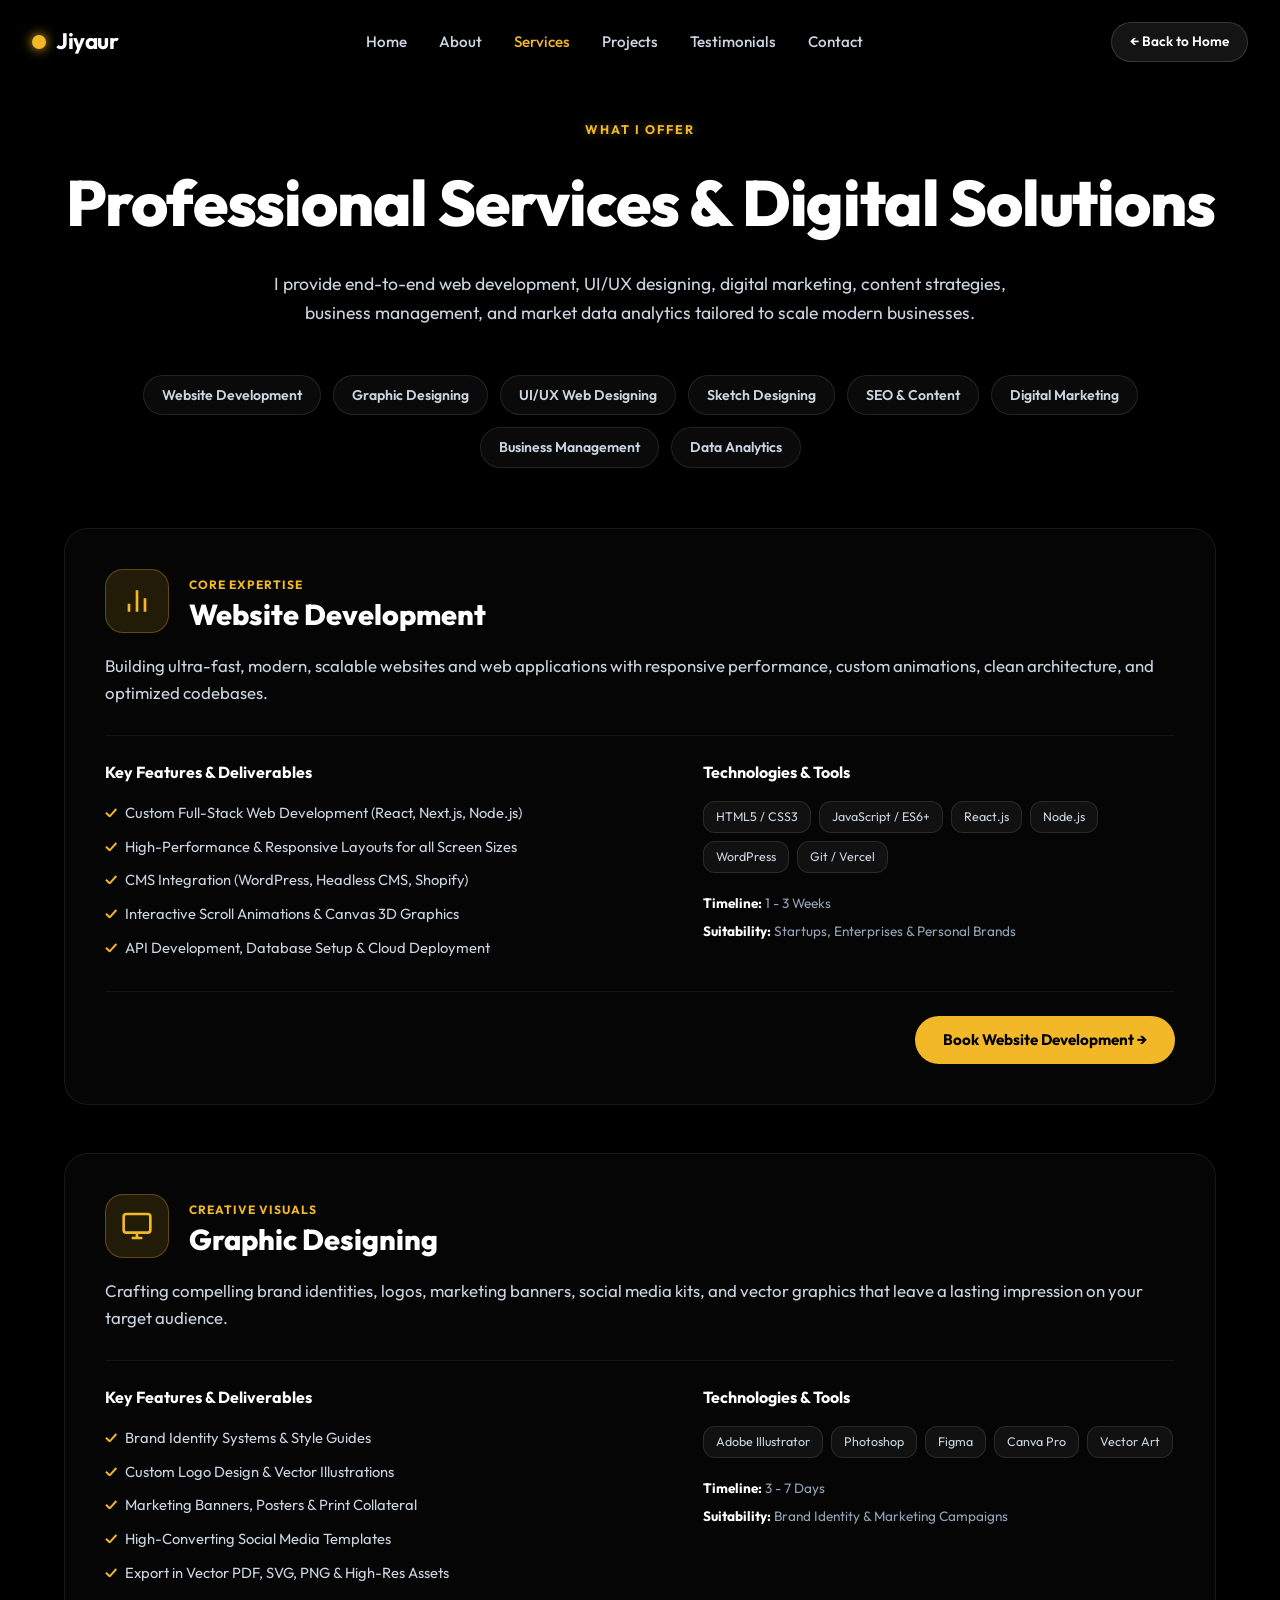
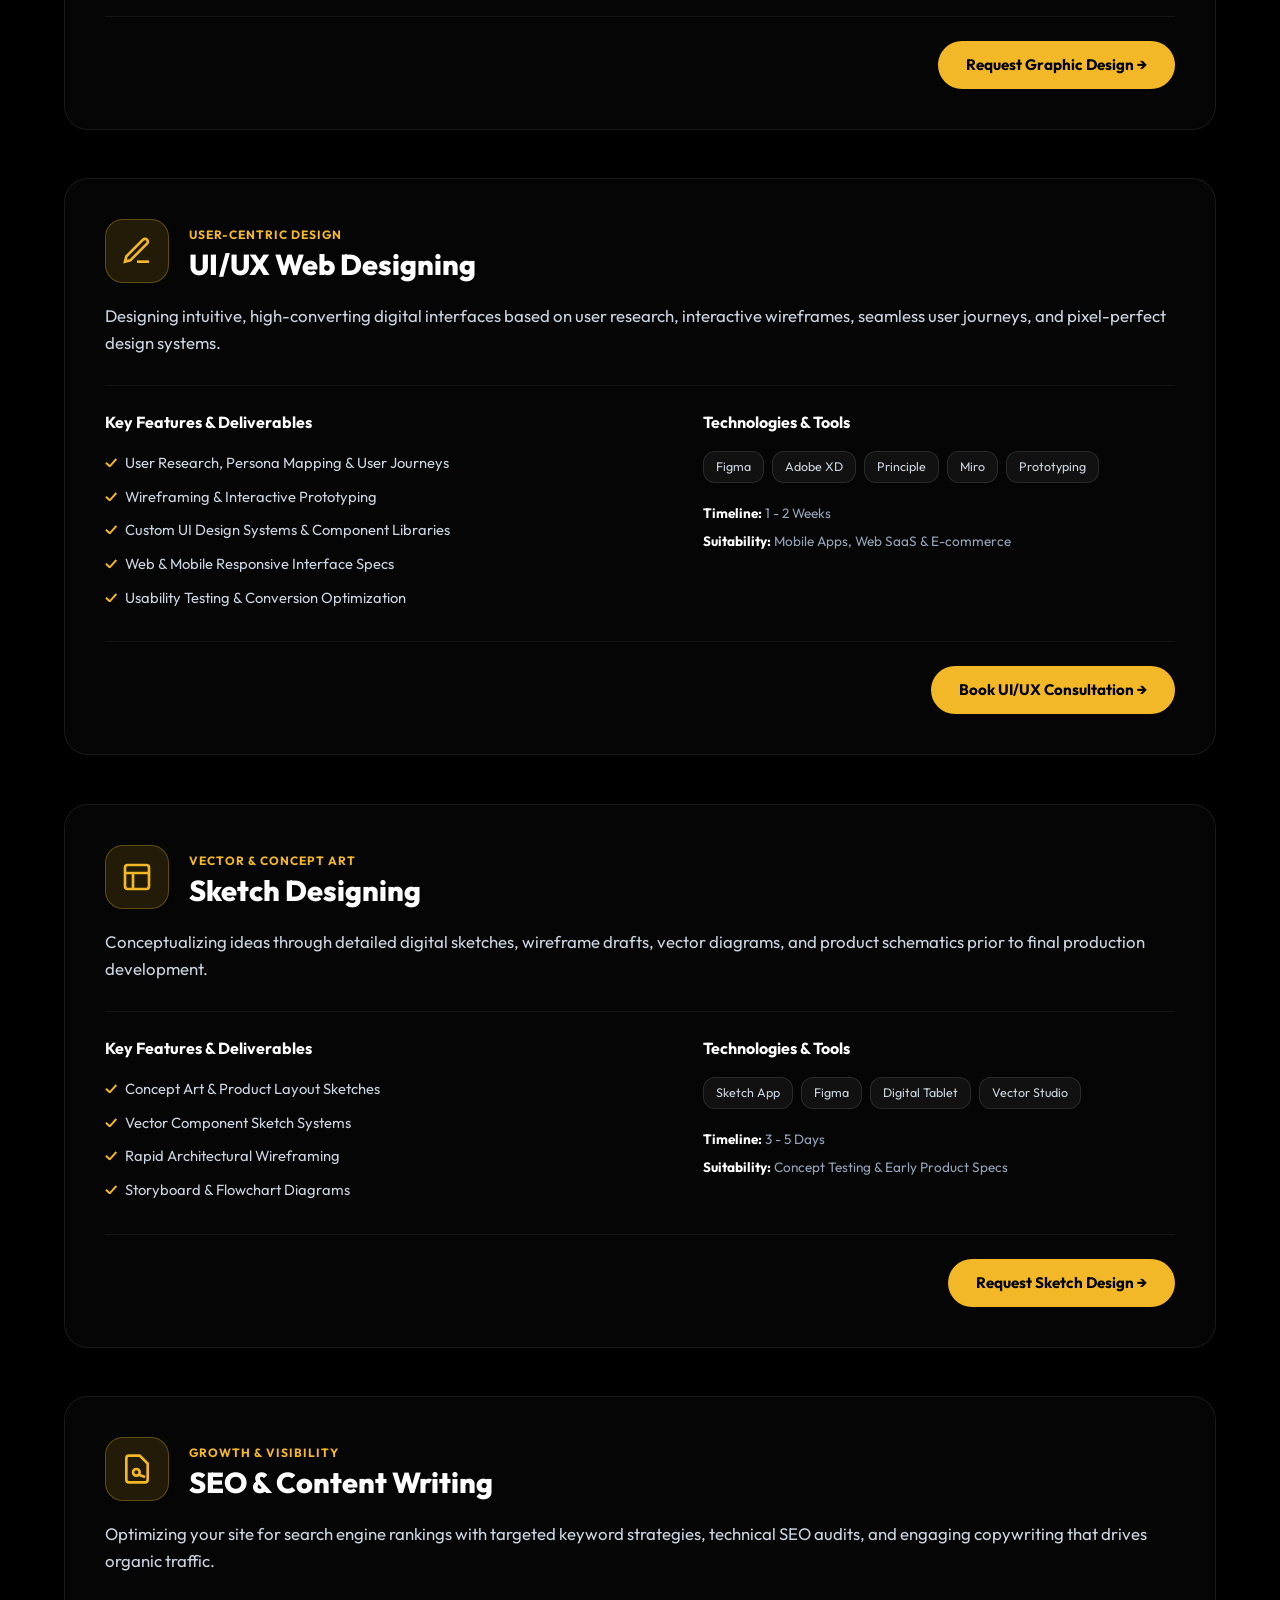
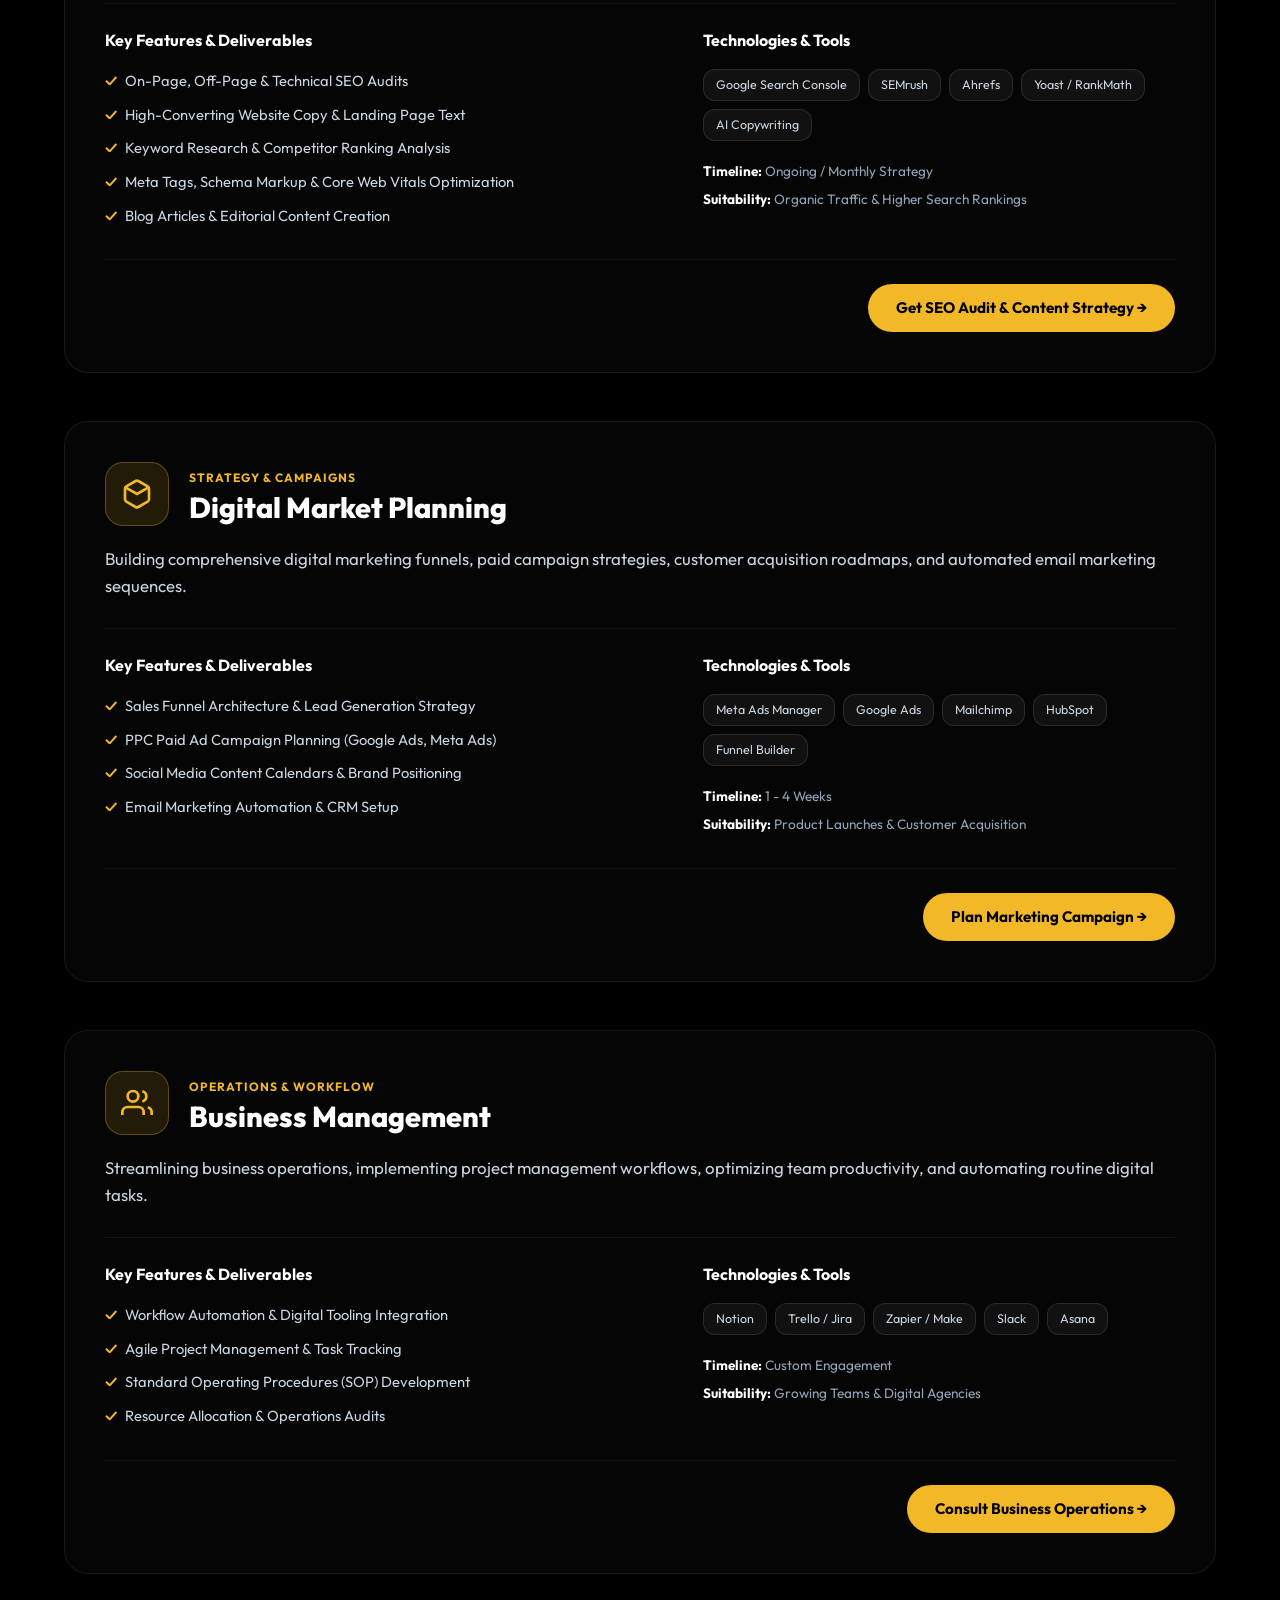
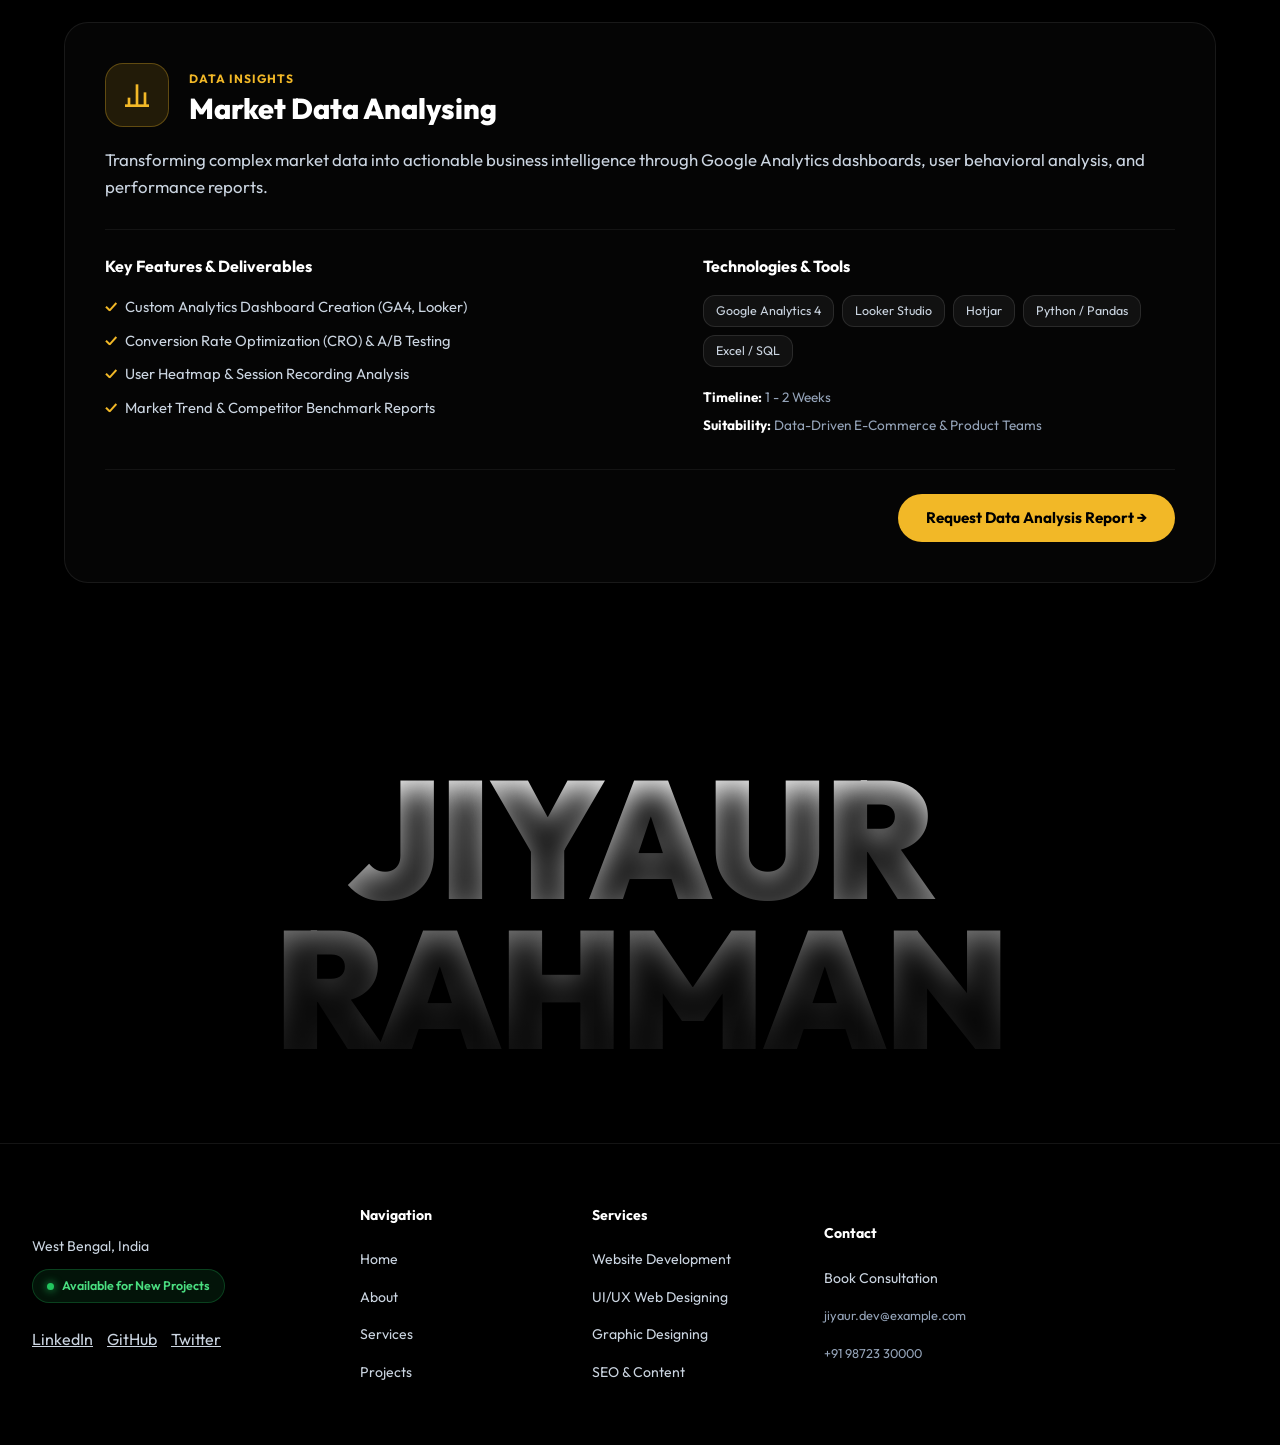
==== commit 2f87ddd8: "Improve mobile responsive design" ====
--- a/services.html
+++ b/services.html
@@ -34,8 +34,14 @@
 
       <div class="nav-actions">
         <a href="index.html" class="btn-secondary-sm">&larr; Back to Home</a>
+        <button class="nav-toggle" id="navToggle" aria-label="Toggle navigation menu" aria-expanded="false">
+          <span class="hamburger-bar"></span>
+          <span class="hamburger-bar"></span>
+          <span class="hamburger-bar"></span>
+        </button>
       </div>
     </div>
+    <div class="nav-backdrop" id="navBackdrop"></div>
   </header>
 
   <!-- Main Content -->
@@ -517,5 +523,6 @@
     </div>
   </footer>
 
+  <script src="script.js"></script>
 </body>
 </html>
--- a/styles.css
+++ b/styles.css
@@ -20,7 +20,9 @@
 }
 
 /* Reset */
-* {
+*,
+*::before,
+*::after {
   margin: 0;
   padding: 0;
   box-sizing: border-box;
@@ -28,6 +30,7 @@
 
 html {
   scroll-behavior: smooth;
+  scroll-padding-top: 85px;
   background-color: var(--bg-dark);
   color: var(--text-white);
   font-family: var(--font-primary);
@@ -41,6 +44,18 @@
   line-height: 1.5;
   overflow-x: hidden;
   width: 100%;
+  position: relative;
+}
+
+body.menu-open {
+  overflow: hidden;
+}
+
+img,
+svg,
+video {
+  max-width: 100%;
+  height: auto;
 }
 
 /* --------------------------------------------------------------------------
@@ -126,12 +141,22 @@
    Header Navigation
    -------------------------------------------------------------------------- */
 .header {
-  padding: 28px 0;
+  position: fixed;
+  top: 0;
+  left: 0;
   width: 100%;
-  background: transparent !important;
-  backdrop-filter: none !important;
-  -webkit-backdrop-filter: none !important;
-  border: none !important;
+  padding: 22px 0;
+  z-index: 100;
+  background: transparent;
+  transition: all 0.3s cubic-bezier(0.16, 1, 0.3, 1);
+}
+
+.header.scrolled {
+  padding: 14px 0;
+  background: rgba(8, 8, 8, 0.88) !important;
+  backdrop-filter: blur(16px) !important;
+  -webkit-backdrop-filter: blur(16px) !important;
+  border-bottom: 1px solid rgba(255, 255, 255, 0.08) !important;
 }
 
 .nav-container {
@@ -148,6 +173,7 @@
   align-items: center;
   gap: 10px;
   text-decoration: none;
+  z-index: 1002;
 }
 
 .logo-icon {
@@ -156,6 +182,7 @@
   background-color: var(--primary-color);
   box-shadow: 0 0 12px var(--primary-color);
   border-radius: 50%;
+  flex-shrink: 0;
 }
 
 .logo-text {
@@ -190,23 +217,97 @@
   display: flex;
   align-items: center;
   gap: 18px;
+  z-index: 1002;
 }
 
 .icon-link {
   color: var(--text-grey);
   transition: color 0.3s ease;
+  display: inline-flex;
+  align-items: center;
+  justify-content: center;
+  width: 32px;
+  height: 32px;
+  border-radius: 8px;
 }
 
 .icon-link:hover {
   color: var(--primary-color);
+}
+
+/* Mobile Hamburger Toggle Button */
+.nav-toggle {
+  display: none;
+  width: 42px;
+  height: 42px;
+  padding: 10px 8px;
+  background: rgba(255, 255, 255, 0.06);
+  border: 1px solid rgba(255, 255, 255, 0.15);
+  border-radius: 10px;
+  cursor: pointer;
+  flex-direction: column;
+  justify-content: space-around;
+  align-items: center;
+  transition: all 0.3s ease;
+  z-index: 1002;
+}
+
+.nav-toggle:hover {
+  background: rgba(242, 184, 39, 0.15);
+  border-color: var(--primary-color);
+}
+
+.hamburger-bar {
+  display: block;
+  width: 22px;
+  height: 2px;
+  background-color: var(--text-white);
+  border-radius: 2px;
+  transition: transform 0.3s cubic-bezier(0.16, 1, 0.3, 1), opacity 0.3s ease, background-color 0.3s ease;
+  transform-origin: center;
+}
+
+.nav-toggle.active .hamburger-bar:nth-child(1) {
+  transform: translateY(7px) rotate(45deg);
+  background-color: var(--primary-color);
+}
+
+.nav-toggle.active .hamburger-bar:nth-child(2) {
+  opacity: 0;
+  transform: scaleX(0);
+}
+
+.nav-toggle.active .hamburger-bar:nth-child(3) {
+  transform: translateY(-7px) rotate(-45deg);
+  background-color: var(--primary-color);
+}
+
+/* Backdrop Overlay for Mobile Nav */
+.nav-backdrop {
+  position: fixed;
+  inset: 0;
+  background: rgba(0, 0, 0, 0.75);
+  backdrop-filter: blur(6px);
+  -webkit-backdrop-filter: blur(6px);
+  z-index: 998;
+  opacity: 0;
+  visibility: hidden;
+  pointer-events: none;
+  transition: opacity 0.35s ease, visibility 0.35s ease;
+}
+
+.nav-backdrop.active {
+  opacity: 1;
+  visibility: visible;
+  pointer-events: auto;
 }
 
 /* --------------------------------------------------------------------------
    Hero Section
    -------------------------------------------------------------------------- */
 .hero-section {
-  padding: 60px 0 40px;
-  min-height: 75vh;
+  padding: 110px 0 40px;
+  min-height: 80vh;
   display: flex;
   align-items: center;
 }
@@ -1169,7 +1270,14 @@
   margin-top: 4px;
 }
 
-/* Responsive */
+/* ==========================================================================
+   RESPONSIVE LAYOUT SYSTEM & BREAKPOINTS
+   Desktop (1200px+), Laptop (1024px-1200px), Tablet (768px-1024px),
+   Mobile Large/Phablet (480px-768px), Mobile Standard (360px-480px),
+   Mobile Small (320px-360px)
+   ========================================================================== */
+
+/* Laptop / Small Desktop (max-width: 1200px) */
 @media (max-width: 1200px) {
   .services-grid-8 {
     grid-template-columns: repeat(2, 1fr);
@@ -1185,9 +1293,11 @@
   }
 }
 
-@media (max-width: 1100px) {
+/* Tablet Landscape / Medium Screens (max-width: 1024px) */
+@media (max-width: 1024px) {
   .hero-container {
     grid-template-columns: 1fr 1fr;
+    gap: 32px;
   }
 
   .hero-center-space {
@@ -1196,24 +1306,33 @@
 
   .grid-2col {
     grid-template-columns: 1fr;
+    gap: 32px;
   }
 
   .cta-banner-box {
     flex-direction: column;
     text-align: center;
+    gap: 24px;
+    padding: 32px 28px;
   }
 
   .cta-left {
     flex-direction: column;
+    align-items: center;
+  }
+
+  .cta-center {
+    max-width: 100%;
   }
 
   .testimonials-grid {
     grid-template-columns: 1fr;
+    gap: 20px;
   }
 
   .timeline-track {
     grid-template-columns: repeat(3, 1fr);
-    gap: 32px;
+    gap: 28px;
   }
 
   .timeline-track::before {
@@ -1221,40 +1340,591 @@
   }
 }
 
+/* Tablets & Mobile Screens (max-width: 768px) */
 @media (max-width: 768px) {
+  /* Navigation */
+  .header {
+    padding: 16px 0;
+  }
+
+  .header.scrolled {
+    padding: 12px 0;
+  }
+
+  .nav-container {
+    padding: 0 20px;
+  }
+
+  .nav-toggle {
+    display: flex;
+  }
+
   .nav-menu {
-    display: none;
+    position: fixed;
+    top: 0;
+    right: -100%;
+    width: min(320px, 85vw);
+    height: 100vh;
+    height: 100dvh;
+    background: rgba(12, 12, 14, 0.98);
+    backdrop-filter: blur(24px);
+    -webkit-backdrop-filter: blur(24px);
+    border-left: 1px solid rgba(242, 184, 39, 0.25);
+    padding: 84px 20px 36px;
+    display: flex;
+    flex-direction: column;
+    align-items: stretch;
+    gap: 8px;
+    z-index: 1000;
+    box-shadow: -15px 0 45px rgba(0, 0, 0, 0.9);
+    transition: right 0.35s cubic-bezier(0.16, 1, 0.3, 1);
+    overflow-y: auto;
+    -webkit-overflow-scrolling: touch;
+  }
+
+  .nav-menu.open {
+    right: 0;
+  }
+
+  .nav-item {
+    width: 100%;
+    padding: 14px 16px;
+    font-size: 1.05rem;
+    font-weight: 600;
+    color: var(--text-grey);
+    border-radius: 12px;
+    border-bottom: 1px solid rgba(255, 255, 255, 0.05);
+    display: flex;
+    align-items: center;
+    justify-content: space-between;
+    transition: all 0.25s ease;
+  }
+
+  .nav-item:hover,
+  .nav-item.active {
+    color: var(--primary-color);
+    background: rgba(242, 184, 39, 0.08);
+    padding-left: 20px;
+  }
+
+  /* Hero Section */
+  .hero-section {
+    padding: 85px 0 24px;
+    min-height: auto;
   }
 
   .hero-container {
     grid-template-columns: 1fr;
+    gap: 20px;
+    padding: 0 20px;
+  }
+
+  .hero-left {
+    max-width: 100%;
+    background: rgba(0, 0, 0, 0.5);
+    backdrop-filter: blur(14px);
+    -webkit-backdrop-filter: blur(14px);
+    padding: 24px 20px;
+    border-radius: 20px;
+    border: 1px solid rgba(255, 255, 255, 0.08);
+    box-shadow: 0 10px 30px rgba(0, 0, 0, 0.5);
+  }
+
+  .hero-greeting {
+    font-size: clamp(1.4rem, 4.5vw, 1.8rem);
+  }
+
+  .hero-title {
+    font-size: clamp(2.2rem, 8vw, 3.2rem);
+    letter-spacing: -1px;
+    line-height: 1.1;
+    margin-bottom: 16px;
+    word-break: break-word;
+  }
+
+  .title-underline {
+    width: 80px;
+    height: 4px;
+    margin-top: 10px;
+  }
+
+  .hero-bio {
+    font-size: 0.95rem;
+    line-height: 1.6;
+  }
+
+  /* Responsive 3D Canvas Viewport Window on Mobile */
+  .hero-center-space {
+    display: block;
+    height: 180px;
+    min-height: 160px;
+  }
+
+  .hero-right {
+    max-width: 100%;
+    background: rgba(0, 0, 0, 0.5);
+    backdrop-filter: blur(14px);
+    -webkit-backdrop-filter: blur(14px);
+    padding: 24px 20px;
+    border-radius: 20px;
+    border: 1px solid rgba(255, 255, 255, 0.08);
+    box-shadow: 0 10px 30px rgba(0, 0, 0, 0.5);
+  }
+
+  .services-headline {
+    font-size: clamp(1.1rem, 3.8vw, 1.35rem);
+    line-height: 1.45;
+  }
+
+  .show-more-link {
+    margin-bottom: 18px;
+    min-height: 44px;
+    display: inline-flex;
+    align-items: center;
+  }
+
+  .social-row {
+    gap: 12px;
+  }
+
+  .social-circle {
+    width: 44px;
+    height: 44px;
+  }
+
+  /* Brands Section */
+  .brands-section {
+    padding: 10px 0 36px;
   }
 
   .brands-container {
-    flex-wrap: wrap;
-    gap: 20px;
+    margin: 0 20px;
+    padding: 20px 16px;
+    display: grid;
+    grid-template-columns: repeat(2, 1fr);
+    gap: 16px;
+    border-radius: 18px;
+    background: rgba(255, 255, 255, 0.03);
+    border: 1px solid rgba(255, 255, 255, 0.07);
+  }
+
+  .brand-item {
+    justify-content: center;
+    font-size: 1rem;
+  }
+
+  /* Containers & Section Headings */
+  .section-container {
+    padding: 0 20px;
+    margin-bottom: 48px;
+  }
+
+  .section-heading-large {
+    font-size: clamp(2rem, 6vw, 2.8rem);
+    margin-bottom: 18px;
+  }
+
+  .section-heading {
+    font-size: clamp(1.8rem, 5.5vw, 2.4rem);
+  }
+
+  /* About Me & Expertise Cards */
+  .card-padding {
+    padding: 24px 20px;
+    background: rgba(0, 0, 0, 0.5);
+    backdrop-filter: blur(14px);
+    -webkit-backdrop-filter: blur(14px);
+    border-radius: 20px;
+    border: 1px solid rgba(255, 255, 255, 0.08);
+    box-shadow: 0 10px 30px rgba(0, 0, 0, 0.5);
+  }
+
+  .card-heading {
+    font-size: clamp(1.25rem, 4.5vw, 1.5rem);
+  }
+
+  .about-text {
+    font-size: 0.94rem;
+    line-height: 1.6;
+    margin-bottom: 22px;
+  }
+
+  .meta-grid {
+    grid-template-columns: 1fr;
+    gap: 16px;
+    margin-bottom: 24px;
+  }
+
+  .meta-box {
+    gap: 12px;
+  }
+
+  .meta-val {
+    word-break: break-all;
+    overflow-wrap: anywhere;
+  }
+
+  .btn-more {
+    width: 100%;
+    justify-content: center;
+    min-height: 48px;
+    padding: 12px 20px;
+  }
+
+  .skills-wrapper {
+    gap: 18px;
+  }
+
+  /* Services Grid (8 Services) */
+  #all-services {
+    padding: 24px 0 !important;
+    margin-bottom: 48px;
   }
 
   .services-grid-8 {
-    grid-template-columns: 1fr;
-  }
-
+    grid-template-columns: repeat(2, 1fr);
+    gap: 16px;
+    margin-top: 24px;
+  }
+
+  .service-grid-card {
+    padding: 22px 16px;
+    background: rgba(0, 0, 0, 0.45);
+    backdrop-filter: blur(10px);
+    -webkit-backdrop-filter: blur(10px);
+  }
+
+  .service-card-title {
+    font-size: 0.98rem;
+  }
+
+  .service-card-btn {
+    min-height: 44px;
+    padding: 8px 18px;
+    font-size: 0.82rem;
+  }
+
+  /* Featured Projects & Overflow-Proof Scrollable Filter Tabs */
   .section-header-flex {
     flex-direction: column;
     align-items: flex-start;
-    gap: 16px;
+    gap: 18px;
+    margin-bottom: 24px;
+  }
+
+  .filter-tabs {
+    width: 100%;
+    max-width: 100%;
+    overflow-x: auto;
+    -webkit-overflow-scrolling: touch;
+    scrollbar-width: none;
+    display: flex;
+    flex-wrap: nowrap;
+    gap: 8px;
+    padding: 6px;
+    border-radius: 100px;
+    background: rgba(255, 255, 255, 0.05);
+  }
+
+  .filter-tabs::-webkit-scrollbar {
+    display: none;
+  }
+
+  .filter-tab {
+    flex-shrink: 0;
+    white-space: nowrap;
+    padding: 8px 16px;
+    font-size: 0.82rem;
   }
 
   .featured-grid {
     grid-template-columns: 1fr;
-  }
-
+    gap: 20px;
+    margin-bottom: 28px;
+  }
+
+  .featured-thumb {
+    height: 200px;
+  }
+
+  .featured-arrow-btn {
+    width: 44px;
+    height: 44px;
+  }
+
+  .btn-outline-pill {
+    width: 100%;
+    justify-content: center;
+    min-height: 48px;
+  }
+
+  /* Consultation CTA Banner */
+  .cta-banner-box {
+    padding: 28px 20px;
+    border-radius: 18px;
+    flex-direction: column;
+    text-align: center;
+    gap: 20px;
+  }
+
+  .cta-left {
+    flex-direction: column;
+    align-items: center;
+    gap: 12px;
+  }
+
+  .cta-phone-num {
+    font-size: clamp(1.3rem, 5vw, 1.6rem);
+  }
+
+  .cta-center p {
+    font-size: 0.9rem;
+    line-height: 1.5;
+  }
+
+  .btn-appointment {
+    width: 100%;
+    text-align: center;
+    padding: 14px 20px;
+    min-height: 48px;
+    display: inline-flex;
+    align-items: center;
+    justify-content: center;
+  }
+
+  /* Testimonials */
+  .testimonial-card {
+    padding: 22px 18px;
+    background: rgba(0, 0, 0, 0.5);
+    backdrop-filter: blur(14px);
+    -webkit-backdrop-filter: blur(14px);
+    border-radius: 20px;
+    border: 1px solid rgba(255, 255, 255, 0.08);
+  }
+
+  .quote-icon {
+    font-size: 2.4rem;
+    margin-bottom: 8px;
+  }
+
+  .testimonial-quote {
+    font-size: 0.92rem;
+    line-height: 1.55;
+    margin-bottom: 20px;
+  }
+
+  .testimonial-controls {
+    padding-top: 16px;
+    justify-content: center;
+    gap: 24px;
+  }
+
+  .nav-arrow-btn {
+    width: 44px;
+    height: 44px;
+  }
+
+  /* Work Process Timeline (2 columns on tablet) */
   .timeline-track {
     grid-template-columns: repeat(2, 1fr);
+    gap: 20px;
+  }
+
+  /* Resend-Style Metallic Footer */
+  .resend-footer {
+    padding: 60px 0 36px;
+    margin-top: 40px;
+  }
+
+  .footer-hero-brand {
+    margin-bottom: 36px;
+    padding: 0 16px;
+  }
+
+  .chrome-brand-text {
+    font-size: clamp(2rem, 9.5vw, 4.5rem);
+    letter-spacing: clamp(-1px, -0.3vw, -2px);
+    line-height: 1;
+    word-break: break-word;
   }
 
   .footer-columns-grid {
     grid-template-columns: 1fr;
+    gap: 28px;
+    padding-top: 32px;
+  }
+
+  .footer-col {
+    border-bottom: 1px solid rgba(255, 255, 255, 0.06);
+    padding-bottom: 24px;
+  }
+
+  .footer-col:last-child {
+    border-bottom: none;
+    padding-bottom: 0;
+  }
+
+  .col-heading {
+    margin-bottom: 14px;
+    font-size: 0.95rem;
+    color: var(--primary-color);
+  }
+
+  .col-links {
+    gap: 10px;
+  }
+
+  .col-links a {
+    font-size: 0.92rem;
+    padding: 4px 0;
+    display: inline-block;
+  }
+
+  .footer-social-icons {
+    gap: 16px;
+  }
+
+  .footer-social-icons a {
+    padding: 6px;
+    display: inline-flex;
+  }
+}
+
+/* Mobile Standard & Small Screens (max-width: 520px) */
+@media (max-width: 520px) {
+  /* Collapse 8 services to 1 column for superior readability */
+  .services-grid-8 {
+    grid-template-columns: 1fr;
+    gap: 14px;
+  }
+
+  /* Transform Work Process Timeline into an Executive Vertical Card Stepper */
+  .timeline-track {
+    grid-template-columns: 1fr;
+    gap: 14px;
+  }
+
+  .timeline-step {
+    flex-direction: row;
+    align-items: flex-start;
+    text-align: left;
+    gap: 16px;
+    padding: 18px 16px;
+    background: rgba(0, 0, 0, 0.5);
+    backdrop-filter: blur(12px);
+    -webkit-backdrop-filter: blur(12px);
+    border-radius: 16px;
+    border: 1px solid rgba(255, 255, 255, 0.08);
+  }
+
+  .step-icon-circle {
+    width: 48px;
+    height: 48px;
+    flex-shrink: 0;
+    margin-bottom: 0;
+  }
+
+  .step-icon-circle svg {
+    width: 20px;
+    height: 20px;
+  }
+
+  .step-num {
+    display: inline-block;
+    margin-bottom: 2px;
+  }
+
+  .step-name {
+    font-size: 1.05rem;
+    margin-bottom: 4px;
+  }
+
+  .step-desc {
+    font-size: 0.85rem;
+  }
+}
+
+/* Extra Small Phones (max-width: 380px e.g. 320px, 360px, 375px) */
+@media (max-width: 380px) {
+  .nav-container {
+    padding: 0 14px;
+  }
+
+  .section-container {
+    padding: 0 14px;
+  }
+
+  .hero-container {
+    padding: 0 14px;
+    gap: 16px;
+  }
+
+  .hero-left,
+  .hero-right {
+    padding: 18px 14px;
+  }
+
+  .hero-title {
+    font-size: clamp(1.85rem, 8.5vw, 2.15rem);
+  }
+
+  .hero-center-space {
+    height: 140px;
+    min-height: 120px;
+  }
+
+  .brands-container {
+    margin: 0 14px;
+    padding: 14px 10px;
+    gap: 12px;
+  }
+
+  .brand-item {
+    font-size: 0.88rem;
+    gap: 8px;
+  }
+
+  .brand-item svg {
+    width: 20px;
+    height: 20px;
+  }
+
+  .card-padding {
+    padding: 18px 14px;
+  }
+
+  .cta-banner-box {
+    padding: 20px 14px;
+  }
+
+  .cta-phone-num {
+    font-size: 1.25rem;
+  }
+
+  .chrome-brand-text {
+    font-size: clamp(1.65rem, 8.8vw, 2.1rem);
+  }
+}
+
+/* Accessibility & Reduced Motion */
+@media (prefers-reduced-motion: reduce) {
+  html {
+    scroll-behavior: auto;
+  }
+
+  *,
+  *::before,
+  *::after {
+    animation-duration: 0.01ms !important;
+    animation-iteration-count: 1 !important;
+    transition-duration: 0.01ms !important;
+    scroll-behavior: auto !important;
+  }
+
+  .reveal-section {
+    opacity: 1 !important;
+    transform: none !important;
+    transition: none !important;
   }
 }
 
@@ -1514,11 +2184,105 @@
 }
 
 @media (max-width: 768px) {
+  .services-main-container {
+    margin: 85px auto 40px;
+    padding: 0 20px;
+  }
+
+  .services-hero {
+    margin-bottom: 32px;
+  }
+
+  .services-hero-title {
+    font-size: clamp(1.8rem, 6.5vw, 2.5rem);
+    letter-spacing: -0.5px;
+    margin: 8px 0 12px;
+  }
+
+  .services-hero-desc {
+    font-size: 0.95rem;
+    line-height: 1.6;
+  }
+
+  .services-quick-nav {
+    gap: 8px;
+    margin-bottom: 36px;
+  }
+
+  .quick-nav-pill {
+    padding: 6px 14px;
+    font-size: 0.8rem;
+  }
+
+  .services-detail-list {
+    gap: 28px;
+  }
+
+  .service-detail-card {
+    padding: 22px 18px;
+    border-radius: 20px;
+  }
+
+  .service-detail-header {
+    gap: 14px;
+    margin-bottom: 16px;
+  }
+
+  .service-detail-icon {
+    width: 50px;
+    height: 50px;
+    border-radius: 14px;
+  }
+
+  .service-detail-icon svg {
+    width: 26px;
+    height: 26px;
+  }
+
+  .service-detail-title {
+    font-size: clamp(1.3rem, 5vw, 1.65rem);
+  }
+
+  .service-detail-description {
+    font-size: 0.94rem;
+    margin-bottom: 20px;
+  }
+
   .service-specs-grid {
     grid-template-columns: 1fr;
+    gap: 22px;
+    padding-top: 18px;
+    margin-bottom: 22px;
+  }
+
+  .service-card-footer {
+    justify-content: stretch;
+  }
+
+  .service-action-btn {
+    width: 100%;
+    justify-content: center;
+    text-align: center;
+    min-height: 48px;
+  }
+
+  .btn-secondary-sm {
+    padding: 6px 12px;
+    font-size: 0.78rem;
+  }
+}
+
+@media (max-width: 380px) {
+  .services-main-container {
+    padding: 0 14px;
   }
 
   .service-detail-card {
-    padding: 24px;
+    padding: 18px 14px;
+  }
+
+  .quick-nav-pill {
+    padding: 5px 10px;
+    font-size: 0.75rem;
   }
 }
